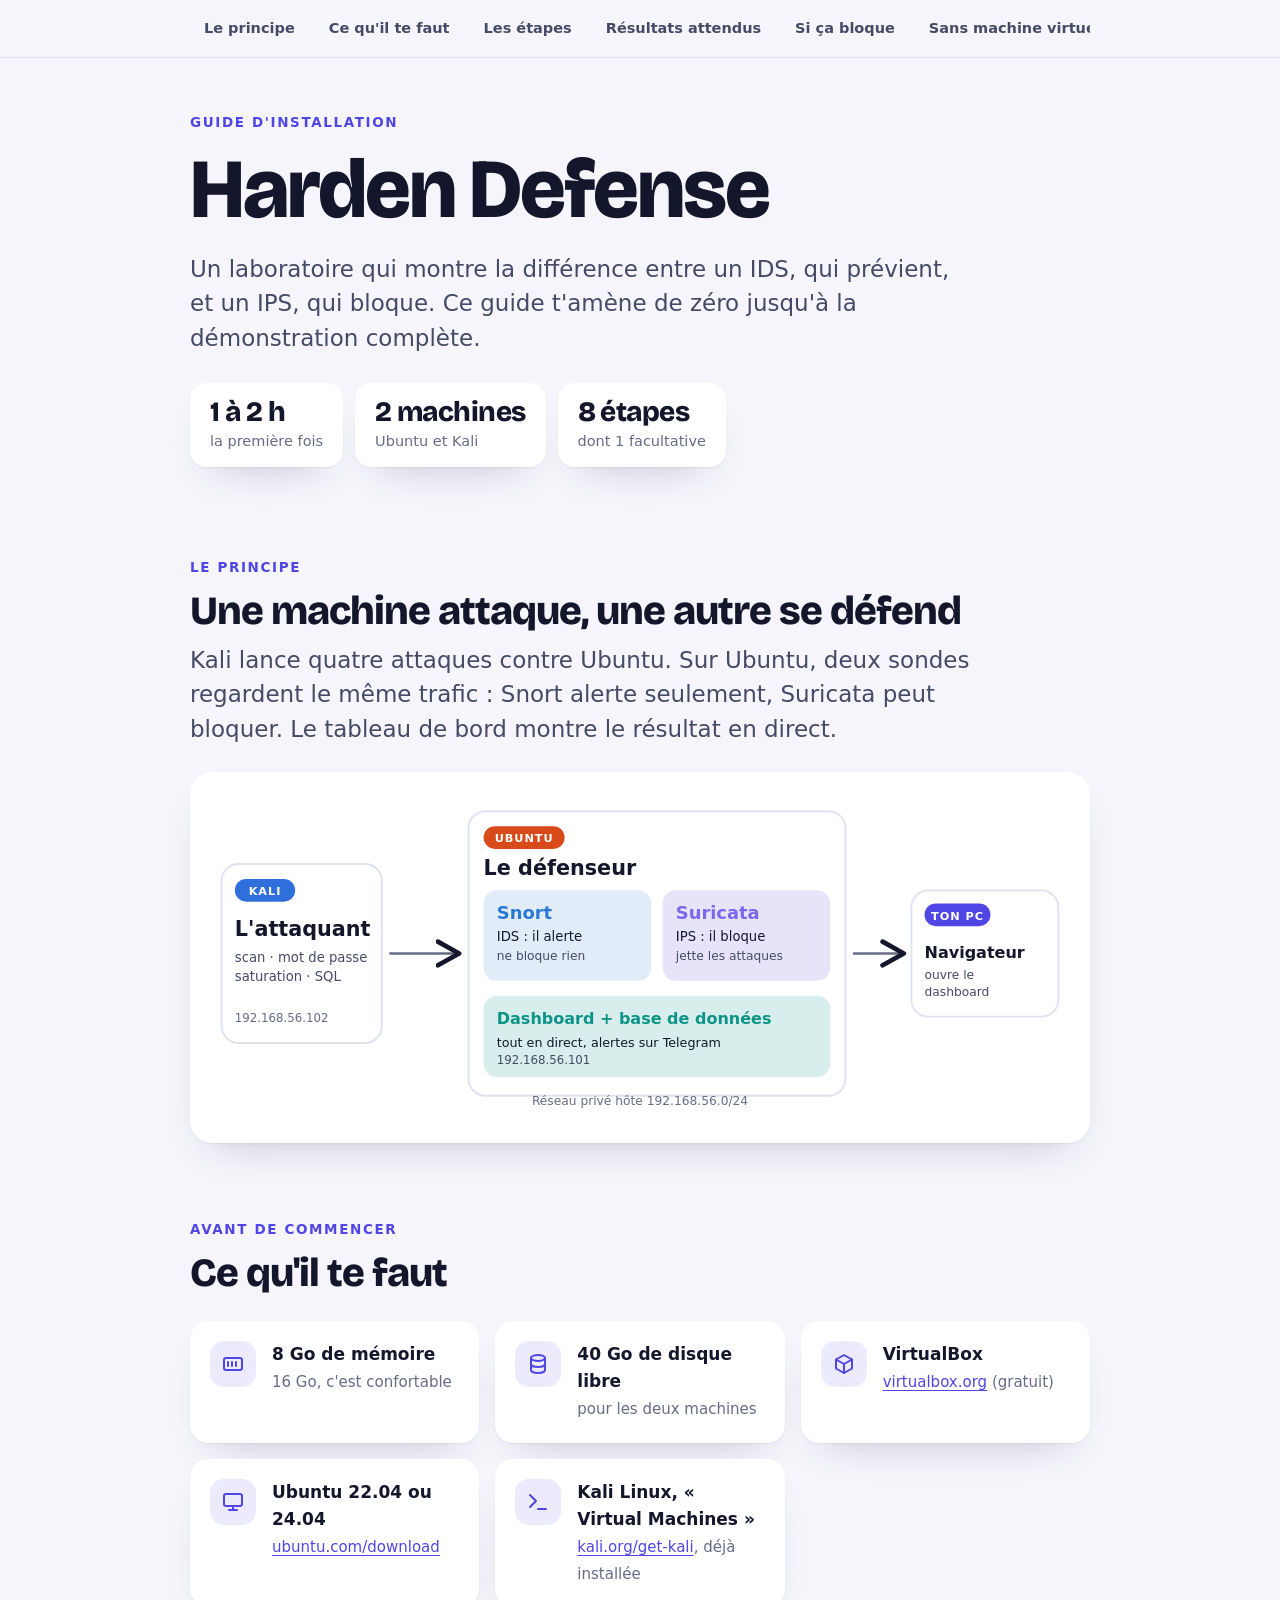
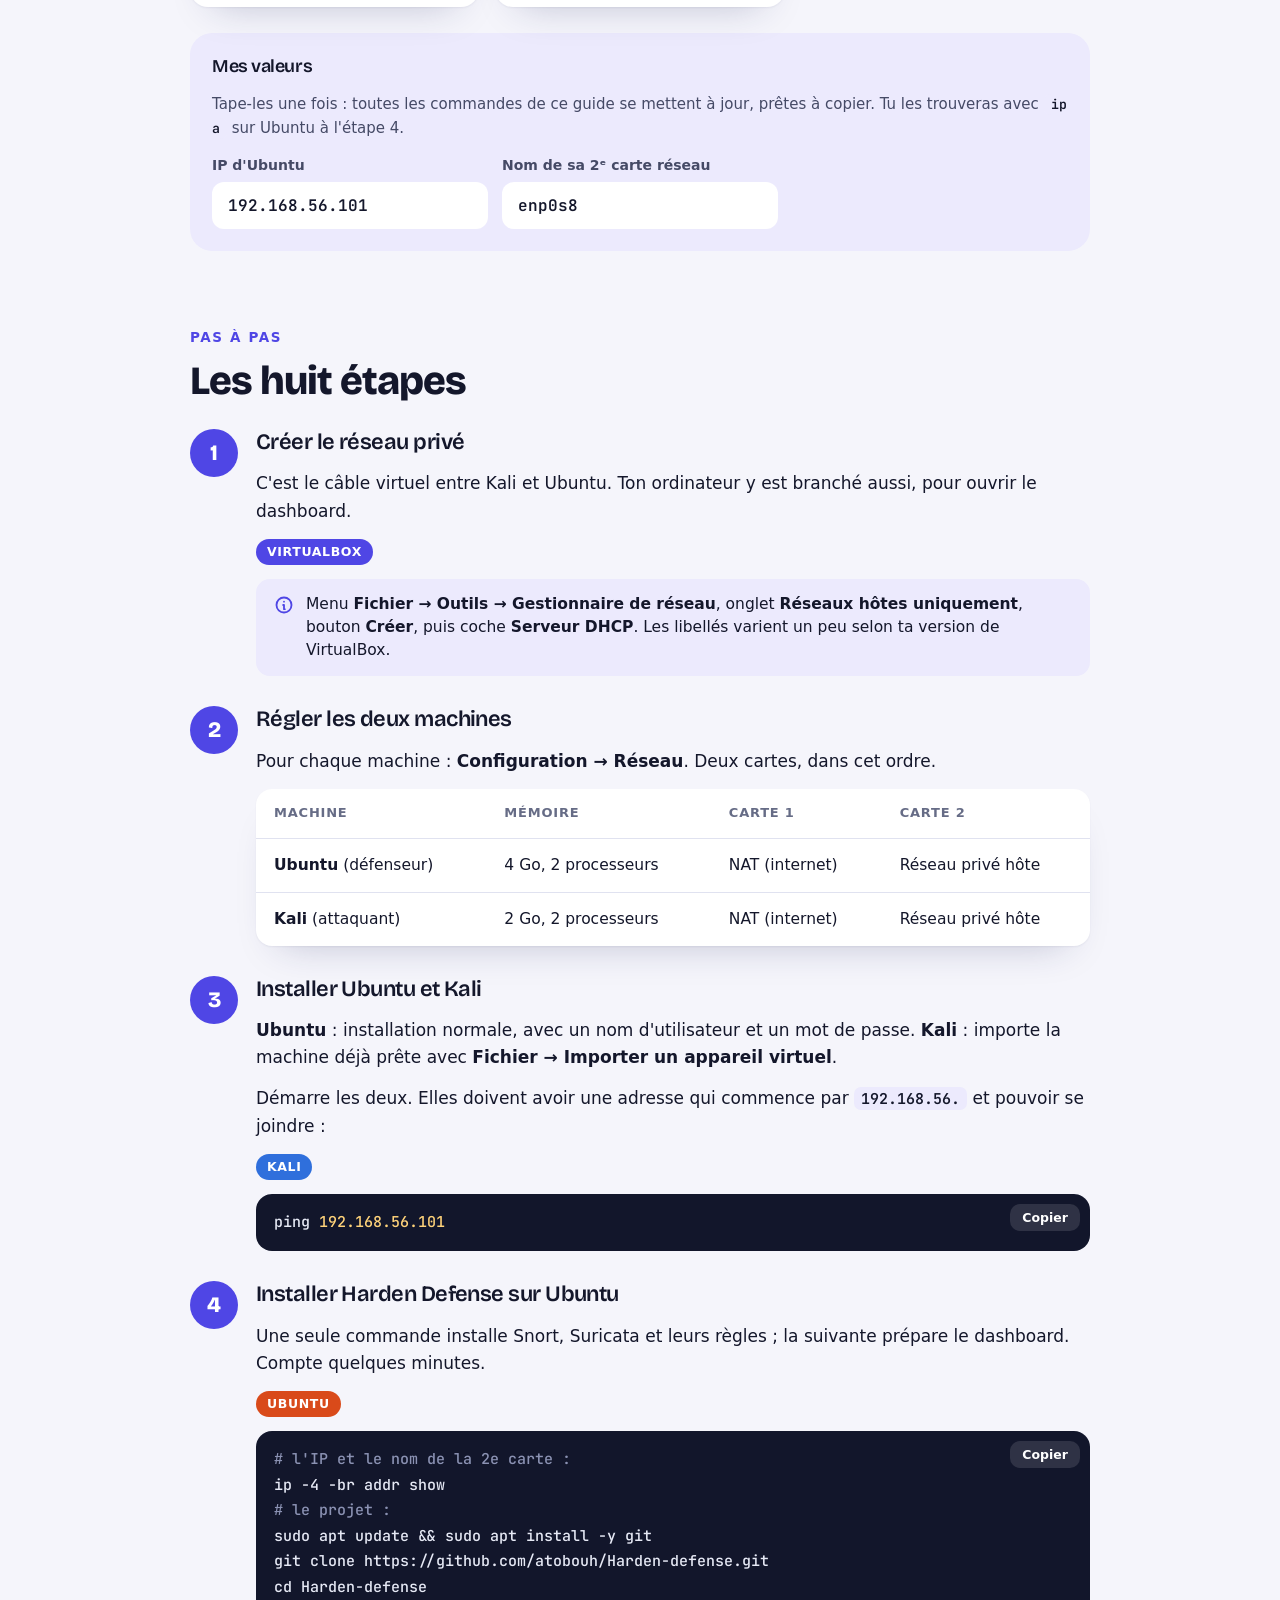
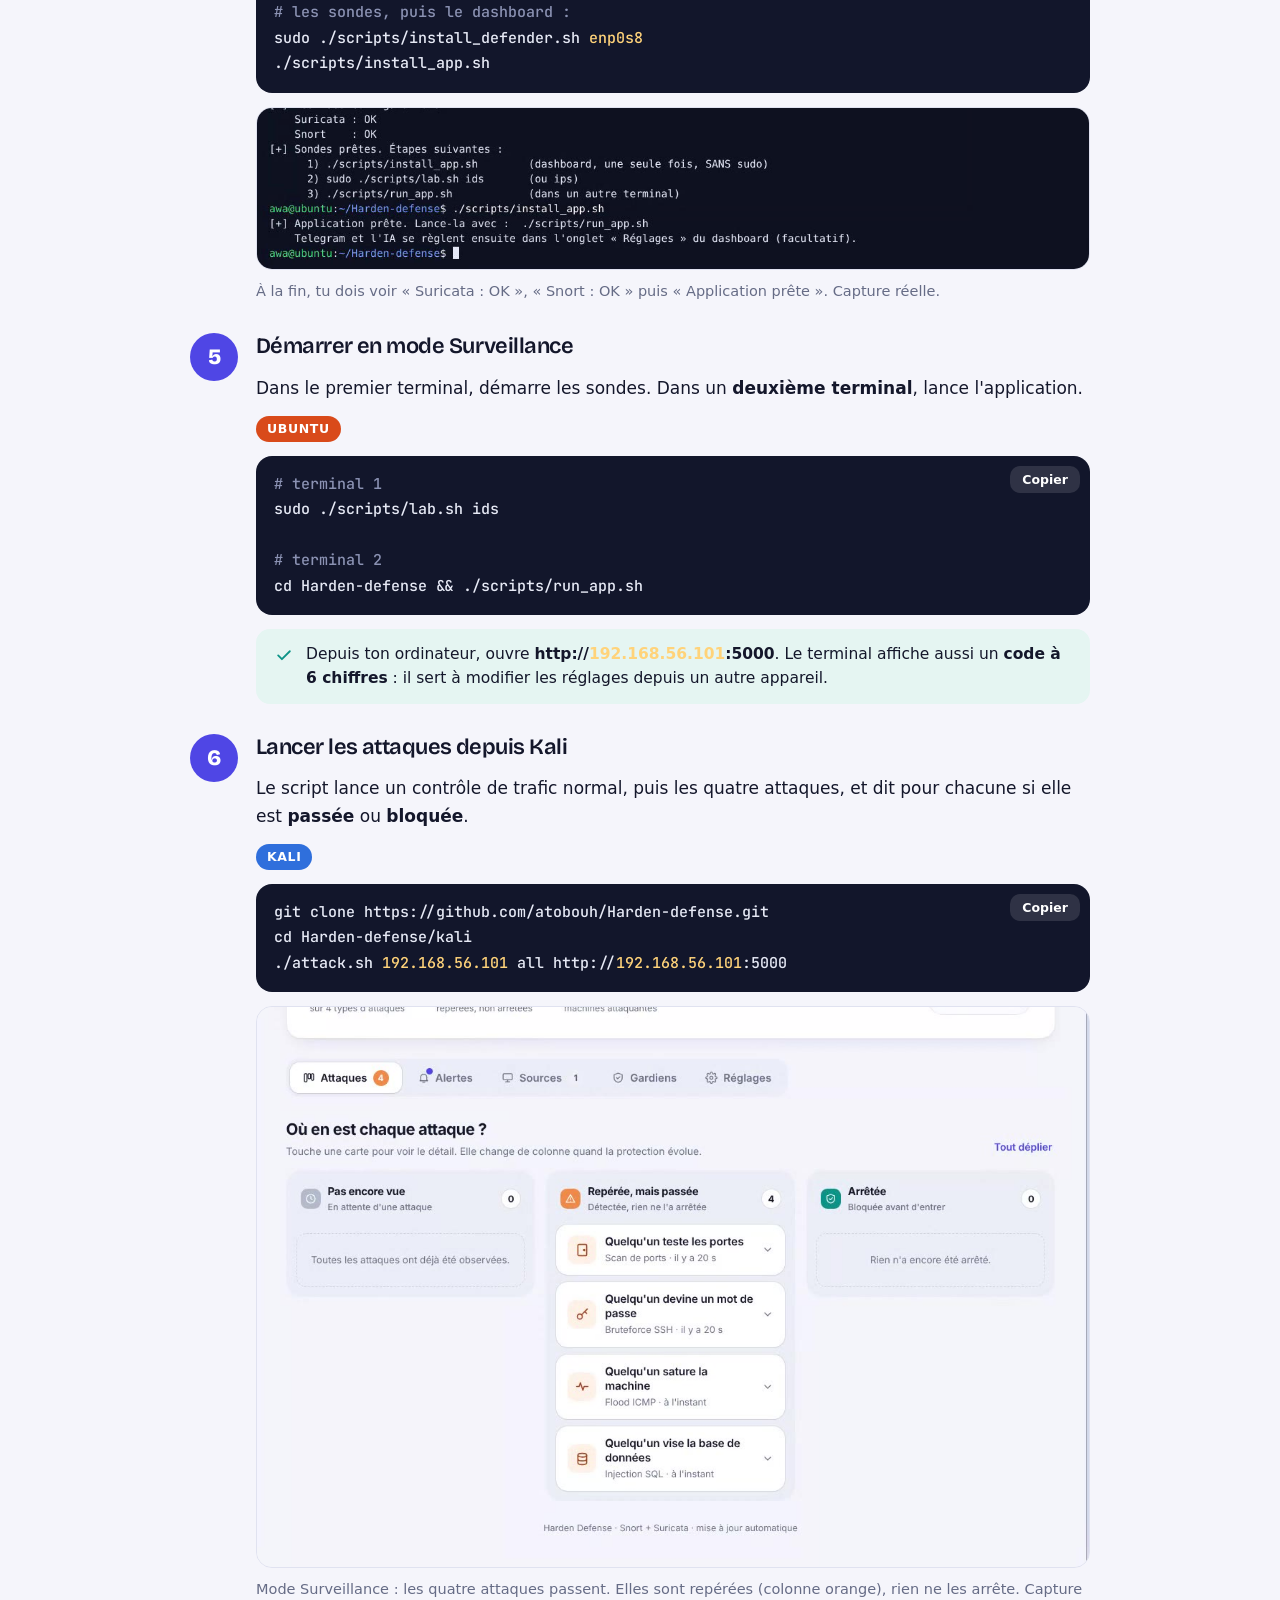
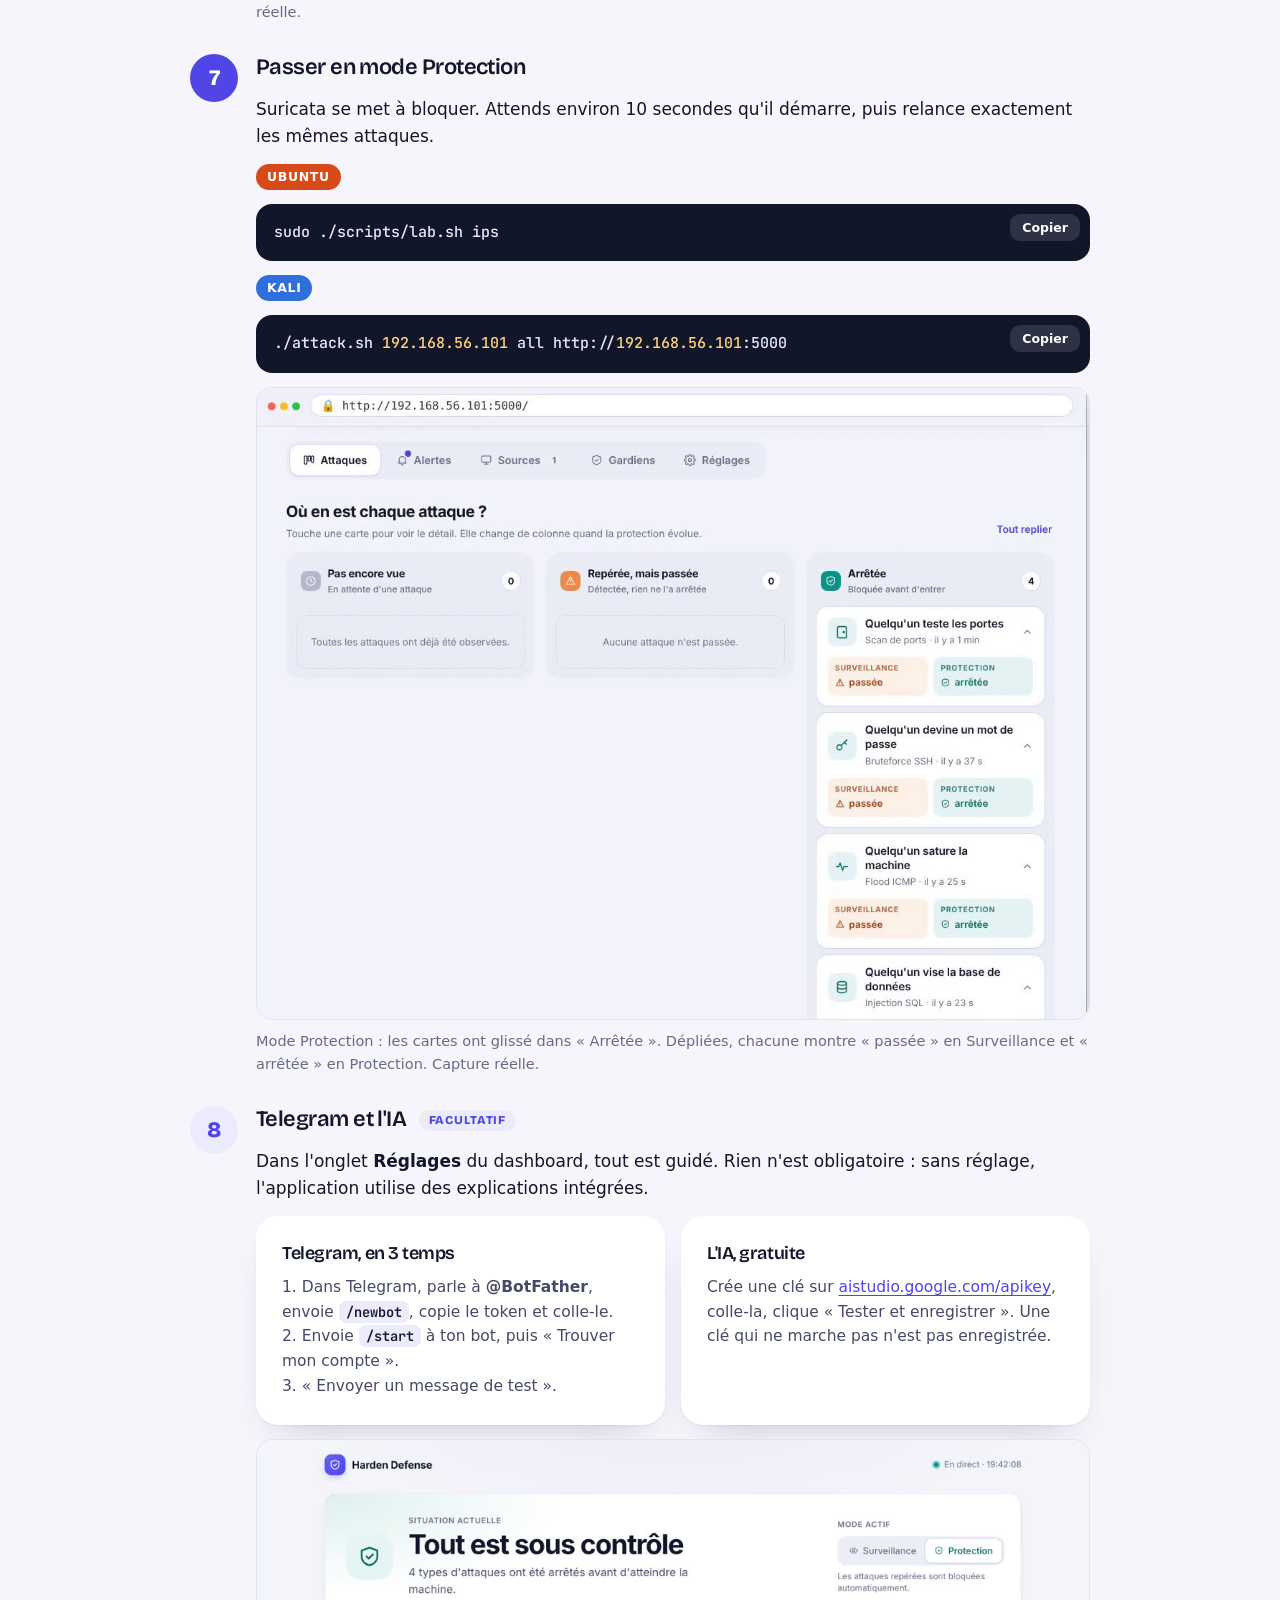
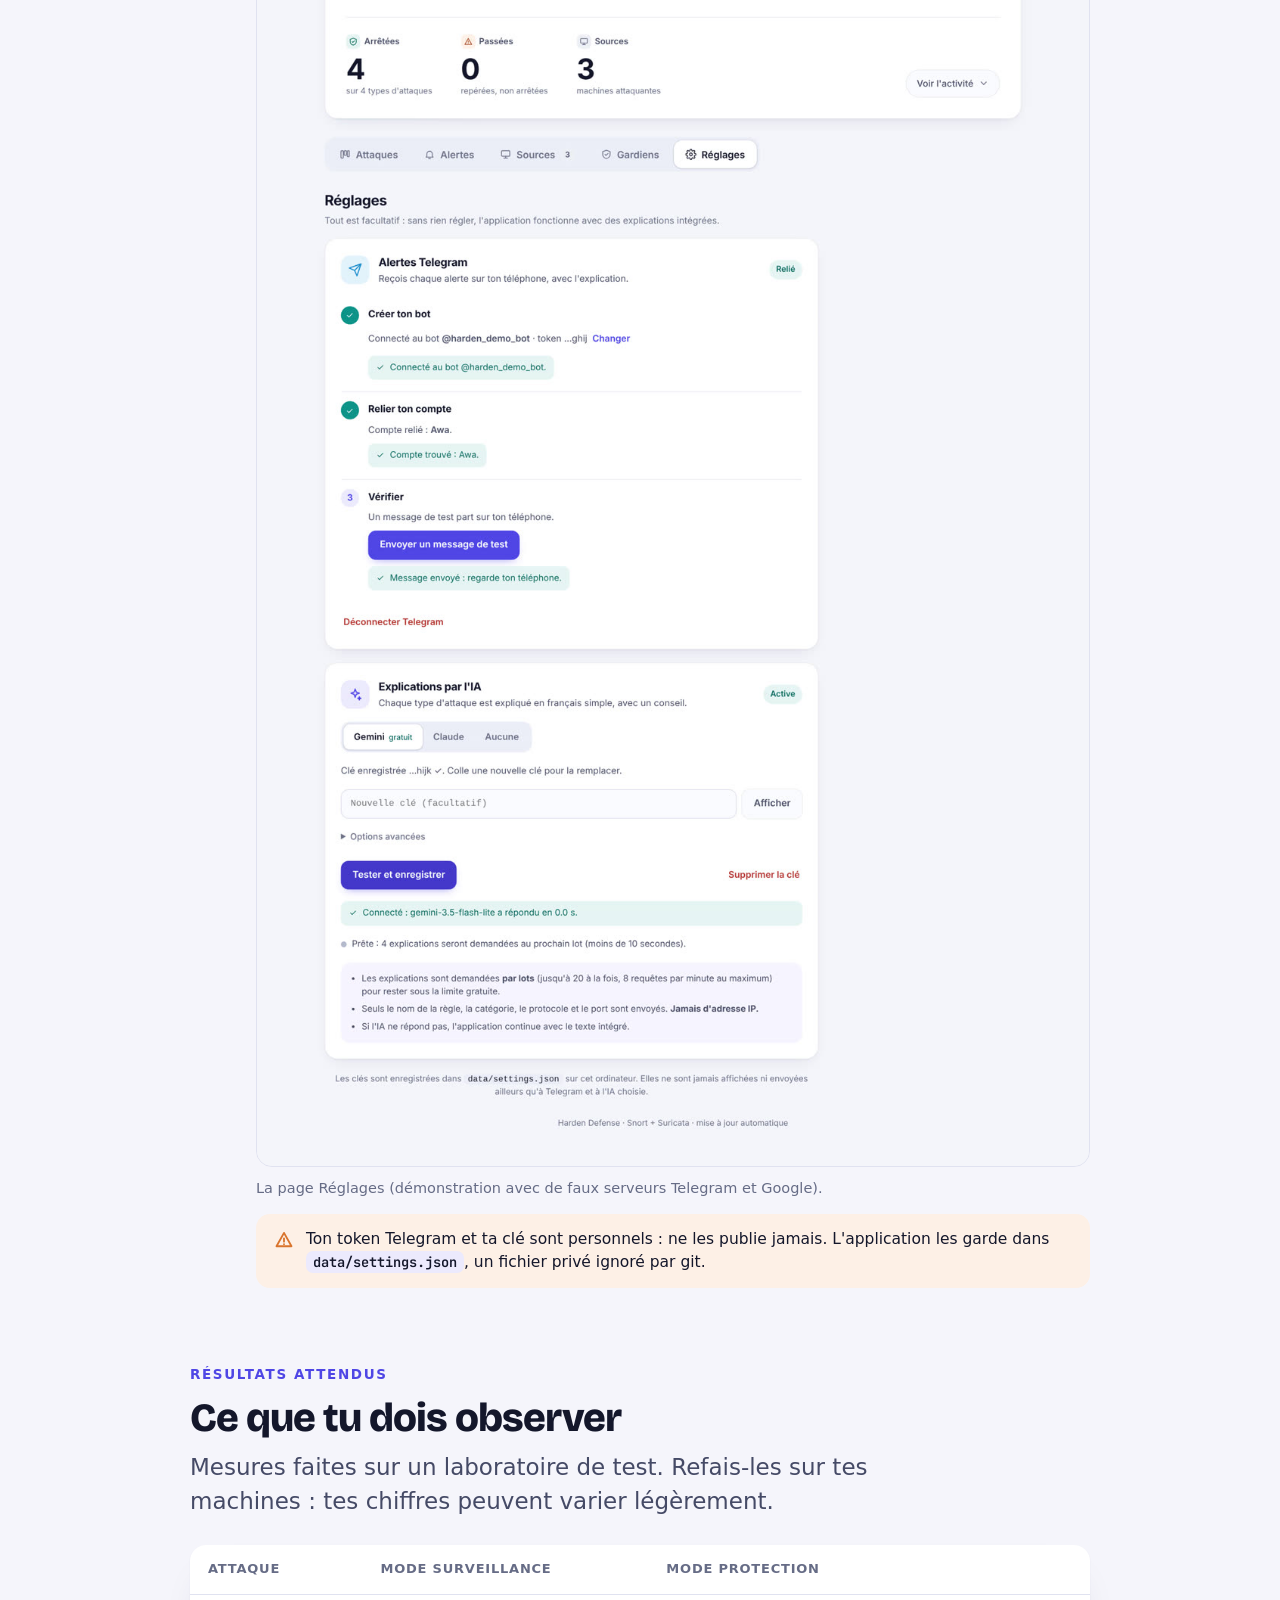
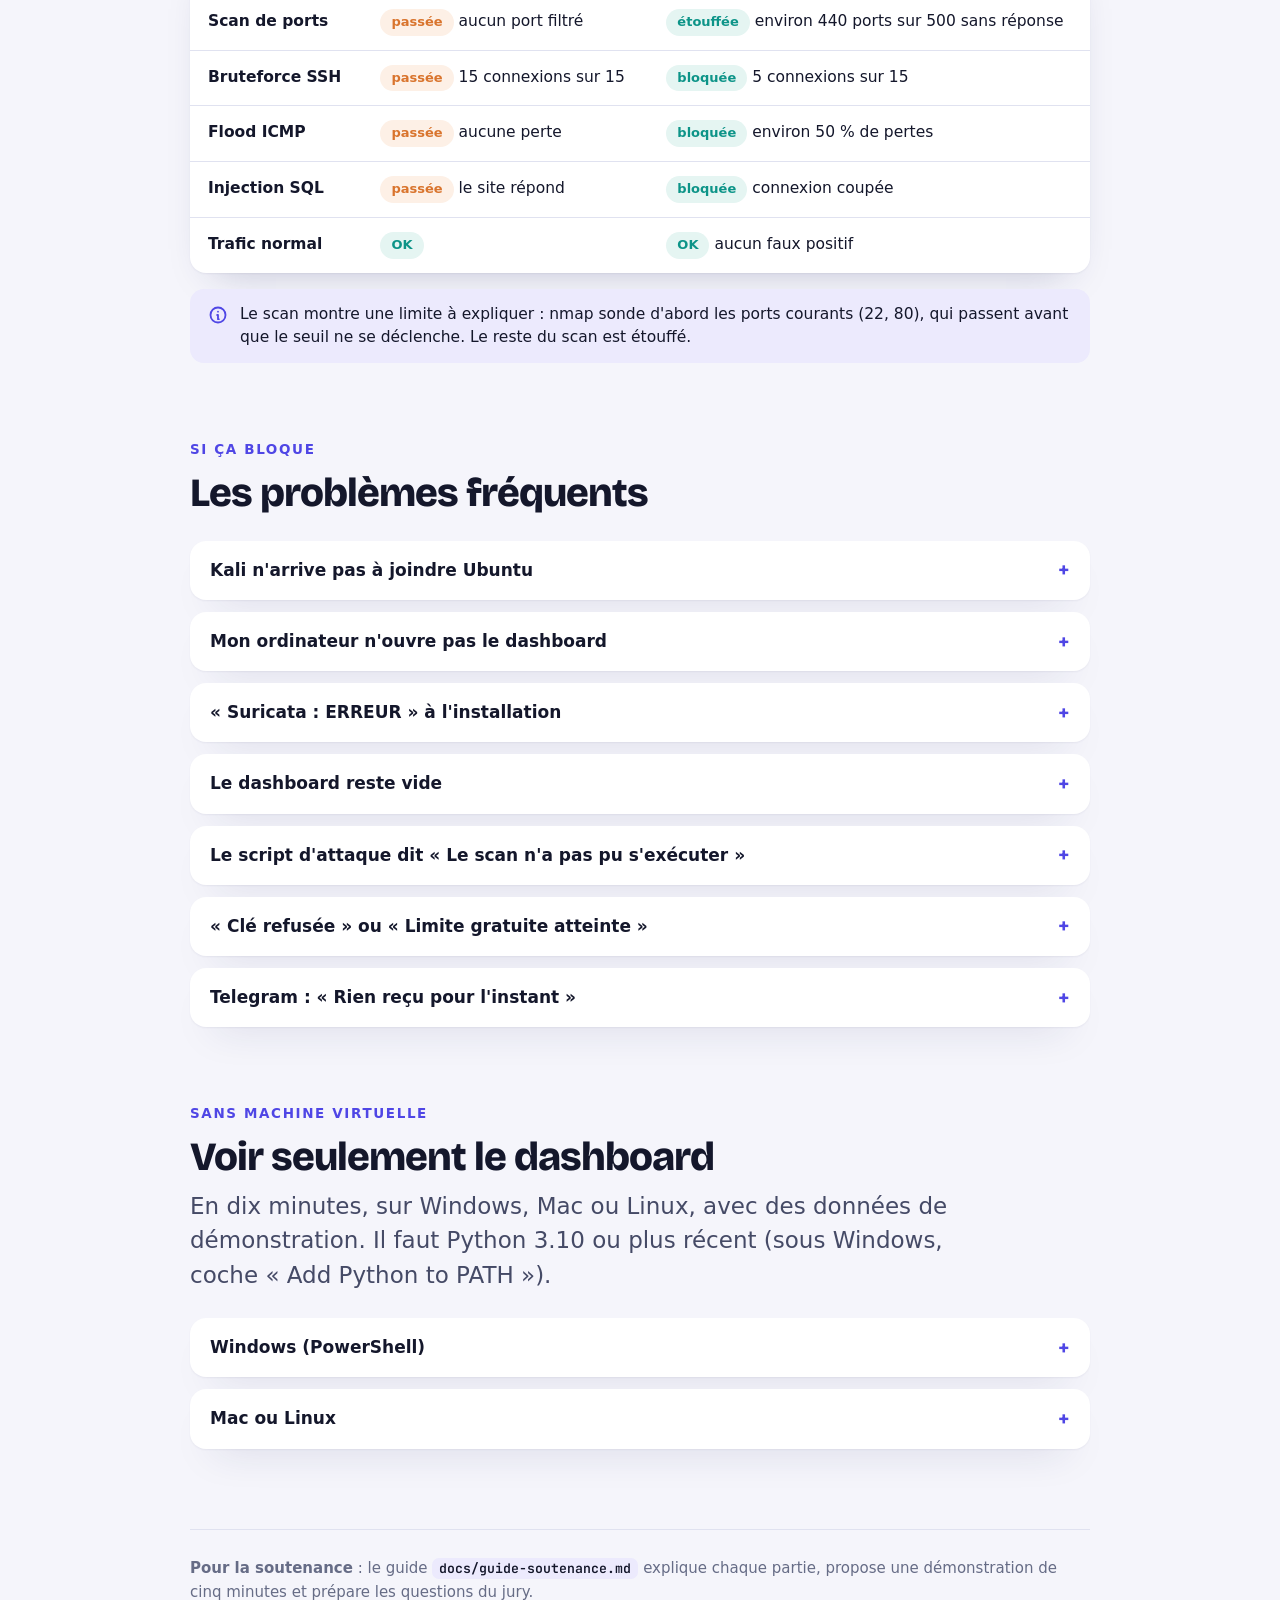
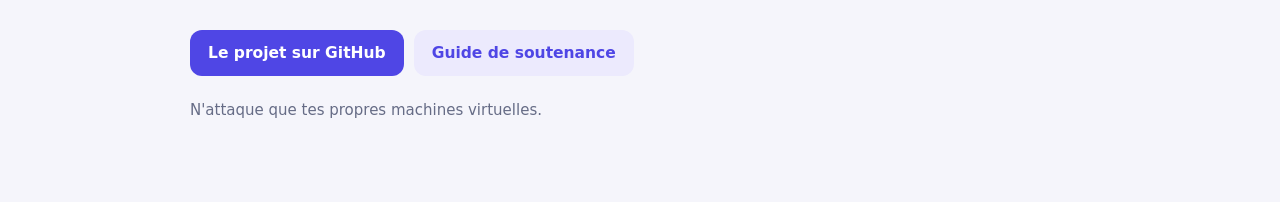
==== docs/guide-installation.html @ a30cd051 "Guide d'installation en français : vidéo, guide illustré HTML et PDF, rapport mis à jour - docs/vide" ====
<!doctype html>
<html lang="fr">
<head>
<meta charset="utf-8">
<meta name="viewport" content="width=device-width, initial-scale=1, viewport-fit=cover">
<title>Guide Harden Defense</title>
<meta name="claude:viewport-fit-sides" content="cover">
<link rel="stylesheet" href="https://fonts.googleapis.com/css2?family=Bricolage+Grotesque:opsz,wght@12..96,600;12..96,800&family=JetBrains+Mono:wght@500;700&display=swap">
<style>
/* Concept : un guide de chantier. Une colonne, des étapes numérotées (c'est une vraie séquence), des blocs de commandes sombres à copier. */
:root{
  --bg:#f5f5fb; --surface:#ffffff; --ink:#14172b; --ink2:#454a66; --ink3:#666c86; --line:#e0e2f0;
  --accent:#4f46e5; --accent-soft:#eceafd; --ok:#0d9488; --ok-soft:#e5f5f2; --warn:#d9742d; --warn-soft:#fdf0e6;
  --code-bg:#12162b; --code-fg:#e6e9f5; --code-dim:#8b92b3; --shadow:0 1px 2px rgba(30,36,90,.06),0 20px 40px -24px rgba(30,36,90,.28);
  --display:"Bricolage Grotesque",ui-sans-serif,system-ui,"Segoe UI",sans-serif;
  --body:ui-sans-serif,system-ui,-apple-system,"Segoe UI",Roboto,"Helvetica Neue",sans-serif;
  --mono:"JetBrains Mono",ui-monospace,SFMono-Regular,Menlo,Consolas,monospace;
}
@media (prefers-color-scheme:dark){:root:not([data-theme="light"]){
  --bg:#0e1120; --surface:#161a2e; --ink:#eceffa; --ink2:#bcc2dc; --ink3:#8f96b6; --line:#2a3050;
  --accent:#9b95ff; --accent-soft:#25235a; --ok:#2dd4bf; --ok-soft:#12332f; --warn:#f59e63; --warn-soft:#3a2417;
  --code-bg:#0a0d1c; --shadow:0 1px 2px rgba(0,0,0,.4),0 20px 40px -24px rgba(0,0,0,.7); color-scheme:dark}}
:root[data-theme="dark"]{
  --bg:#0e1120; --surface:#161a2e; --ink:#eceffa; --ink2:#bcc2dc; --ink3:#8f96b6; --line:#2a3050;
  --accent:#9b95ff; --accent-soft:#25235a; --ok:#2dd4bf; --ok-soft:#12332f; --warn:#f59e63; --warn-soft:#3a2417;
  --code-bg:#0a0d1c; --shadow:0 1px 2px rgba(0,0,0,.4),0 20px 40px -24px rgba(0,0,0,.7); color-scheme:dark}
*{box-sizing:border-box}
html{scroll-behavior:smooth;scroll-padding-top:76px}
body{margin:0;background:var(--bg);color:var(--ink);font:17px/1.6 var(--body);-webkit-font-smoothing:antialiased;
  padding-left:max(16px,env(safe-area-inset-left,0px));padding-right:max(16px,env(safe-area-inset-right,0px));padding-block:0 80px}
.wrap{max-width:900px;margin:0 auto}
a{color:var(--accent);text-underline-offset:3px}
h1,h2,h3{font-family:var(--display);letter-spacing:-.025em;text-wrap:balance;margin:0}
h2{font-size:clamp(28px,4.6vw,40px);line-height:1.1;font-weight:800}
h3{font-size:22px;line-height:1.25;font-weight:600}
p{margin:0}
.muted{color:var(--ink3)}
code{font:600 .88em var(--mono);background:var(--accent-soft);color:var(--ink);padding:2px 7px;border-radius:7px;overflow-wrap:anywhere}

/* haut de page */
.topnav{position:sticky;top:env(safe-area-inset-top,0px);z-index:20;margin:0 -16px;padding:10px 16px;background:color-mix(in srgb,var(--bg) 88%,transparent);backdrop-filter:blur(10px);-webkit-backdrop-filter:blur(10px);border-bottom:1px solid var(--line)}
body::before{content:"";position:fixed;inset:0 0 auto;height:env(safe-area-inset-top,0px);z-index:30;background:var(--bg)}
.topnav .wrap{display:flex;gap:6px;overflow-x:auto;scrollbar-width:none}
.topnav a{flex:none;padding:7px 14px;border-radius:99px;font-size:14.5px;font-weight:600;color:var(--ink2);text-decoration:none;white-space:nowrap}
.topnav a:hover{background:var(--accent-soft);color:var(--accent)}
header.hero{padding:54px 0 14px}
.kicker{font-size:13.5px;font-weight:700;letter-spacing:.12em;text-transform:uppercase;color:var(--accent)}
h1{font-size:clamp(44px,9vw,84px);line-height:1;font-weight:800;margin-top:14px}
.lead{font-size:clamp(19px,2.6vw,23px);line-height:1.5;color:var(--ink2);margin-top:20px;max-width:34em}
.facts{display:flex;flex-wrap:wrap;gap:12px;margin-top:28px}
.fact{display:flex;flex-direction:column;padding:14px 20px;border-radius:16px;background:var(--surface);box-shadow:var(--shadow);min-width:150px}
.fact b{font:800 28px/1.1 var(--display);letter-spacing:-.02em}.fact span{font-size:14.5px;color:var(--ink3);margin-top:2px}

section{margin-top:76px}
.sec-head{display:grid;gap:10px;margin-bottom:26px}
.card{background:var(--surface);border-radius:22px;box-shadow:var(--shadow);padding:26px}
.diagram{width:100%;height:auto}
.diagram text{font-family:var(--body)}
.d-fill{fill:var(--surface);stroke:var(--line);stroke-width:2}
.d-ink{fill:var(--ink)}.d-ink2{fill:var(--ink2)}.d-ink3{fill:var(--ink3)}

.grid{display:grid;gap:16px;grid-template-columns:repeat(auto-fit,minmax(250px,1fr))}
.need{display:flex;gap:16px;align-items:flex-start;padding:20px;border-radius:18px;background:var(--surface);box-shadow:var(--shadow)}
.need .ic{flex:none;width:46px;height:46px;border-radius:14px;background:var(--accent-soft);color:var(--accent);display:grid;place-items:center}
.need svg{width:24px;height:24px;fill:none;stroke:currentColor;stroke-width:2;stroke-linecap:round;stroke-linejoin:round}
.need b{display:block;font-size:17px}.need span{font-size:15px;color:var(--ink3);overflow-wrap:anywhere}

/* mes valeurs */
.values{display:grid;gap:14px;grid-template-columns:repeat(auto-fit,minmax(220px,1fr));padding:22px;border-radius:22px;background:var(--accent-soft);margin-top:26px}
.values h3{grid-column:1/-1;font-size:18px}
.values p.help{grid-column:1/-1;font-size:15px;color:var(--ink2)}
label{display:grid;gap:6px;font-size:14px;font-weight:600;color:var(--ink2)}
input{font:600 16px var(--mono);padding:11px 14px;border-radius:12px;border:2px solid transparent;background:var(--surface);color:var(--ink);width:100%;min-width:0}
input:focus-visible{outline:none;border-color:var(--accent)}

/* étapes */
ol.steps{list-style:none;margin:0;padding:0;display:grid;gap:30px}
.step{display:grid;grid-template-columns:48px minmax(0,1fr);gap:18px}
.num{width:48px;height:48px;border-radius:50%;background:var(--accent);color:#fff;display:grid;place-items:center;font:800 22px var(--display)}
.step.opt .num{background:var(--accent-soft);color:var(--accent)}
.step-body{display:grid;gap:14px;min-width:0}
.tag{display:inline-block;font-size:12px;font-weight:800;letter-spacing:.07em;text-transform:uppercase;padding:3px 10px;border-radius:99px;margin-left:8px;vertical-align:middle}
.tag.on{background:var(--accent-soft);color:var(--accent)}
.where{display:inline-flex;align-items:center;gap:8px;font-size:13.5px;font-weight:700;letter-spacing:.04em;text-transform:uppercase}
.where i{font-style:normal;color:#fff;padding:3px 11px;border-radius:99px;font-size:12.5px;letter-spacing:.05em}
.where .ub{background:#d94a1a}.where .ka{background:#2f6fdc}.where .pc{background:var(--accent)}
.code{position:relative;background:var(--code-bg);color:var(--code-fg);border-radius:16px;padding:16px 18px 16px;font:500 15px/1.7 var(--mono);overflow-x:auto}
.code pre{margin:0;font:inherit;white-space:pre}
.code .c{color:var(--code-dim)}
.copy{position:absolute;top:10px;right:10px;border:0;border-radius:10px;padding:6px 12px;font:700 12.5px var(--body);background:rgba(255,255,255,.12);color:#fff;cursor:pointer}
.copy:hover{background:rgba(255,255,255,.22)}
.code.has-copy pre{padding-right:78px}
.v{color:#ffd37a}
.note{display:flex;gap:12px;align-items:flex-start;padding:14px 18px;border-radius:14px;font-size:15.5px;line-height:1.5}
.note.ok{background:var(--ok-soft)}.note.warn{background:var(--warn-soft)}.note.info{background:var(--accent-soft)}
.note svg{flex:none;width:20px;height:20px;margin-top:2px;fill:none;stroke:currentColor;stroke-width:2.2;stroke-linecap:round;stroke-linejoin:round}
.note.ok svg{color:var(--ok)}.note.warn svg{color:var(--warn)}.note.info svg{color:var(--accent)}
figure{margin:0;display:grid;gap:10px}
figure img{width:100%;height:auto;border-radius:16px;border:1px solid var(--line);display:block}
figcaption{font-size:14.5px;color:var(--ink3)}
.table{overflow-x:auto;border-radius:16px;box-shadow:var(--shadow);background:var(--surface)}
table{width:100%;border-collapse:collapse;font-size:15.5px;min-width:560px}
th,td{text-align:left;padding:14px 18px;border-bottom:1px solid var(--line);vertical-align:top}
th{font-size:13px;letter-spacing:.06em;text-transform:uppercase;color:var(--ink3)}
tr:last-child td{border-bottom:0}
.pill{display:inline-block;font-size:13px;font-weight:700;padding:3px 11px;border-radius:99px;white-space:nowrap}
.pill.pass{background:var(--warn-soft);color:var(--warn)}.pill.stop{background:var(--ok-soft);color:var(--ok)}
details{background:var(--surface);border-radius:16px;box-shadow:var(--shadow);padding:0}
details+details{margin-top:12px}
summary{cursor:pointer;padding:16px 20px;font-weight:700;list-style:none;display:flex;justify-content:space-between;gap:14px;align-items:center}
summary::-webkit-details-marker{display:none}
summary::after{content:"+";font:700 22px var(--display);color:var(--accent);flex:none}
details[open] summary::after{content:"–"}
details .in{padding:0 20px 18px;display:grid;gap:12px;color:var(--ink2);font-size:16px}
footer{margin-top:80px;padding-top:26px;border-top:1px solid var(--line);font-size:15px;color:var(--ink3);display:grid;gap:8px}
.links{display:flex;flex-wrap:wrap;gap:10px;margin-top:18px}
.btn{display:inline-block;padding:11px 18px;border-radius:12px;background:var(--accent);color:#fff;font-weight:700;font-size:15.5px;text-decoration:none}
.btn.ghost{background:var(--accent-soft);color:var(--accent)}
:focus-visible{outline:3px solid var(--accent);outline-offset:3px;border-radius:6px}
@media (max-width:560px){.step{grid-template-columns:38px minmax(0,1fr);gap:12px}.num{width:38px;height:38px;font-size:18px}.card{padding:18px}.code{font-size:13.5px}}
@media (prefers-reduced-motion:reduce){html{scroll-behavior:auto}}
@media print{
  body{background:#fff;color:#000;font-size:11.5pt;padding:0}body::before{display:none}
  .topnav,.copy,.values input{display:none}
  .values{background:#f3f3fb}
  section{margin-top:34px;break-inside:auto}.step{break-inside:auto}.card,figure,.code,.table,details,.fact,.need{break-inside:avoid}
  figure img{max-height:112mm;width:auto;max-width:100%;margin:0 auto}
  .card,.need,.fact,details,.table{box-shadow:none;border:1px solid #ddd}
  h2{break-after:avoid}
  a{color:#000}
}
</style>
</head>
<body>
<nav class="topnav" aria-label="Sections"><div class="wrap">
  <a href="#principe">Le principe</a><a href="#besoins">Ce qu'il te faut</a><a href="#etapes">Les étapes</a><a href="#resultats">Résultats attendus</a><a href="#depannage">Si ça bloque</a><a href="#sansvm">Sans machine virtuelle</a>
</div></nav>

<div class="wrap">
<header class="hero">
  <div class="kicker">Guide d'installation</div>
  <h1>Harden Defense</h1>
  <p class="lead">Un laboratoire qui montre la différence entre un IDS, qui prévient, et un IPS, qui bloque. Ce guide t'amène de zéro jusqu'à la démonstration complète.</p>
  <div class="facts">
    <div class="fact"><b>1 à 2 h</b><span>la première fois</span></div>
    <div class="fact"><b>2 machines</b><span>Ubuntu et Kali</span></div>
    <div class="fact"><b>8 étapes</b><span>dont 1 facultative</span></div>
  </div>
</header>

<section id="principe">
  <div class="sec-head"><div class="kicker">Le principe</div><h2>Une machine attaque, une autre se défend</h2>
  <p class="lead" style="margin-top:0">Kali lance quatre attaques contre Ubuntu. Sur Ubuntu, deux sondes regardent le même trafic : Snort alerte seulement, Suricata peut bloquer. Le tableau de bord montre le résultat en direct.</p></div>
  <div class="card">
    <svg class="diagram" viewBox="0 0 900 330" role="img" aria-label="Schéma : Kali attaque Ubuntu, qui héberge Snort, Suricata et le dashboard, consulté depuis ton PC">
      <defs><marker id="arw" markerWidth="12" markerHeight="12" refX="10" refY="6" orient="auto"><path d="M1 1L10 6L1 11" fill="none" stroke="currentColor" stroke-width="2" stroke-linecap="round" stroke-linejoin="round"/></marker></defs>
      <g style="color:var(--ink3)">
        <rect class="d-fill" x="6" y="70" width="170" height="190" rx="18"/>
        <rect x="20" y="86" width="64" height="24" rx="12" fill="#2f6fdc"/><text x="52" y="103" text-anchor="middle" font-size="12" font-weight="800" fill="#fff" letter-spacing="1">KALI</text>
        <text class="d-ink" x="20" y="146" font-size="22" font-weight="800">L'attaquant</text>
        <text class="d-ink2" x="20" y="174" font-size="14">scan · mot de passe</text><text class="d-ink2" x="20" y="194" font-size="14">saturation · SQL</text>
        <text class="d-ink3" x="20" y="238" font-size="12.5" font-family="var(--mono)">192.168.56.102</text>
        <path d="M184 165H258" stroke="currentColor" stroke-width="2.5" fill="none" marker-end="url(#arw)"/>
        <rect class="d-fill" x="268" y="14" width="400" height="302" rx="18"/>
        <rect x="284" y="30" width="86" height="24" rx="12" fill="#d94a1a"/><text x="327" y="47" text-anchor="middle" font-size="12" font-weight="800" fill="#fff" letter-spacing="1">UBUNTU</text>
        <text class="d-ink" x="284" y="82" font-size="22" font-weight="800">Le défenseur</text>
        <rect x="284" y="98" width="178" height="96" rx="14" fill="#2a78d6" fill-opacity=".14"/><text x="298" y="128" font-size="19" font-weight="800" fill="#2a78d6">Snort</text><text class="d-ink" x="298" y="152" font-size="14">IDS : il alerte</text><text class="d-ink2" x="298" y="172" font-size="13">ne bloque rien</text>
        <rect x="474" y="98" width="178" height="96" rx="14" fill="#6a58e0" fill-opacity=".16"/><text x="488" y="128" font-size="19" font-weight="800" fill="#7a68ee">Suricata</text><text class="d-ink" x="488" y="152" font-size="14">IPS : il bloque</text><text class="d-ink2" x="488" y="172" font-size="13">jette les attaques</text>
        <rect x="284" y="210" width="368" height="86" rx="14" fill="#0d9488" fill-opacity=".16"/><text x="298" y="240" font-size="17" font-weight="800" fill="#0d9488">Dashboard + base de données</text><text class="d-ink" x="298" y="264" font-size="13.5">tout en direct, alertes sur Telegram</text><text class="d-ink2" x="298" y="282" font-size="12.5" font-family="var(--mono)">192.168.56.101</text>
        <path d="M676 165H730" stroke="currentColor" stroke-width="2.5" fill="none" marker-end="url(#arw)"/>
        <rect class="d-fill" x="738" y="98" width="156" height="134" rx="18"/>
        <rect x="752" y="112" width="70" height="24" rx="12" fill="#4f46e5"/><text x="787" y="129" text-anchor="middle" font-size="12" font-weight="800" fill="#fff" letter-spacing="1">TON PC</text>
        <text class="d-ink" x="752" y="170" font-size="17" font-weight="800">Navigateur</text><text class="d-ink2" x="752" y="192" font-size="13">ouvre le</text><text class="d-ink2" x="752" y="210" font-size="13">dashboard</text>
        <text class="d-ink3" x="450" y="326" text-anchor="middle" font-size="13">Réseau privé hôte 192.168.56.0/24</text>
      </g>
    </svg>
  </div>
</section>

<section id="besoins">
  <div class="sec-head"><div class="kicker">Avant de commencer</div><h2>Ce qu'il te faut</h2></div>
  <div class="grid">
    <div class="need"><span class="ic"><svg viewBox="0 0 24 24"><rect x="3" y="6" width="18" height="12" rx="2"/><path d="M7 10v4M11 10v4M15 10v4"/></svg></span><div><b>8 Go de mémoire</b><span>16 Go, c'est confortable</span></div></div>
    <div class="need"><span class="ic"><svg viewBox="0 0 24 24"><ellipse cx="12" cy="6" rx="7" ry="3"/><path d="M5 6v12c0 1.7 3.1 3 7 3s7-1.3 7-3V6M5 12c0 1.7 3.1 3 7 3s7-1.3 7-3"/></svg></span><div><b>40 Go de disque libre</b><span>pour les deux machines</span></div></div>
    <div class="need"><span class="ic"><svg viewBox="0 0 24 24"><path d="M12 3l8 4.5v9L12 21l-8-4.5v-9z"/><path d="M12 12l8-4.5M12 12v9M12 12L4 7.5"/></svg></span><div><b>VirtualBox</b><span><a href="https://www.virtualbox.org/wiki/Downloads" target="_blank" rel="noopener">virtualbox.org</a> (gratuit)</span></div></div>
    <div class="need"><span class="ic"><svg viewBox="0 0 24 24"><rect x="3" y="4" width="18" height="12" rx="2"/><path d="M8 20h8M12 16v4"/></svg></span><div><b>Ubuntu 22.04 ou 24.04</b><span><a href="https://ubuntu.com/download/desktop" target="_blank" rel="noopener">ubuntu.com/download</a></span></div></div>
    <div class="need"><span class="ic"><svg viewBox="0 0 24 24"><path d="M4 17l6-6-6-6M12 19h8"/></svg></span><div><b>Kali Linux, « Virtual Machines »</b><span><a href="https://www.kali.org/get-kali/" target="_blank" rel="noopener">kali.org/get-kali</a>, déjà installée</span></div></div>
  </div>
  <form class="values" onsubmit="return false" aria-label="Mes valeurs">
    <h3>Mes valeurs</h3>
    <p class="help">Tape-les une fois : toutes les commandes de ce guide se mettent à jour, prêtes à copier. Tu les trouveras avec <code>ip a</code> sur Ubuntu à l'étape 4.</p>
    <label for="v-ip">IP d'Ubuntu<input id="v-ip" value="192.168.56.101" inputmode="decimal" autocomplete="off" spellcheck="false"></label>
    <label for="v-nic">Nom de sa 2ᵉ carte réseau<input id="v-nic" value="enp0s8" autocomplete="off" spellcheck="false"></label>
  </form>
</section>

<section id="etapes">
  <div class="sec-head"><div class="kicker">Pas à pas</div><h2>Les huit étapes</h2></div>
  <ol class="steps">

    <li class="step"><span class="num">1</span><div class="step-body">
      <h3>Créer le réseau privé</h3>
      <p>C'est le câble virtuel entre Kali et Ubuntu. Ton ordinateur y est branché aussi, pour ouvrir le dashboard.</p>
      <p class="where"><i class="pc">VirtualBox</i></p>
      <div class="note info"><svg viewBox="0 0 24 24"><circle cx="12" cy="12" r="9"/><path d="M12 8h.01M11 12h1v5h1"/></svg><span>Menu <b>Fichier → Outils → Gestionnaire de réseau</b>, onglet <b>Réseaux hôtes uniquement</b>, bouton <b>Créer</b>, puis coche <b>Serveur DHCP</b>. Les libellés varient un peu selon ta version de VirtualBox.</span></div>
    </div></li>

    <li class="step"><span class="num">2</span><div class="step-body">
      <h3>Régler les deux machines</h3>
      <p>Pour chaque machine : <b>Configuration → Réseau</b>. Deux cartes, dans cet ordre.</p>
      <div class="table"><table>
        <thead><tr><th>Machine</th><th>Mémoire</th><th>Carte 1</th><th>Carte 2</th></tr></thead>
        <tbody><tr><td><b>Ubuntu</b> (défenseur)</td><td>4 Go, 2 processeurs</td><td>NAT (internet)</td><td>Réseau privé hôte</td></tr>
        <tr><td><b>Kali</b> (attaquant)</td><td>2 Go, 2 processeurs</td><td>NAT (internet)</td><td>Réseau privé hôte</td></tr></tbody>
      </table></div>
    </div></li>

    <li class="step"><span class="num">3</span><div class="step-body">
      <h3>Installer Ubuntu et Kali</h3>
      <p><b>Ubuntu</b> : installation normale, avec un nom d'utilisateur et un mot de passe. <b>Kali</b> : importe la machine déjà prête avec <b>Fichier → Importer un appareil virtuel</b>.</p>
      <p>Démarre les deux. Elles doivent avoir une adresse qui commence par <code>192.168.56.</code> et pouvoir se joindre :</p>
      <p class="where"><i class="ka">Kali</i></p>
      <div class="code has-copy"><button class="copy" type="button">Copier</button><pre>ping <span class="v" data-v="ip">192.168.56.101</span></pre></div>
    </div></li>

    <li class="step"><span class="num">4</span><div class="step-body">
      <h3>Installer Harden Defense sur Ubuntu</h3>
      <p>Une seule commande installe Snort, Suricata et leurs règles ; la suivante prépare le dashboard. Compte quelques minutes.</p>
      <p class="where"><i class="ub">Ubuntu</i></p>
      <div class="code has-copy"><button class="copy" type="button">Copier</button><pre><span class="c"># l'IP et le nom de la 2e carte :</span>
ip -4 -br addr show
<span class="c"># le projet :</span>
sudo apt update &amp;&amp; sudo apt install -y git
git clone https://github.com/atobouh/Harden-defense.git
cd Harden-defense
<span class="c"># les sondes, puis le dashboard :</span>
sudo ./scripts/install_defender.sh <span class="v" data-v="nic">enp0s8</span>
./scripts/install_app.sh</pre></div>
      <figure><img alt="Terminal Ubuntu : « Suricata : OK » et « Snort : OK », puis « Application prête »" src="[data-uri]"><figcaption>À la fin, tu dois voir « Suricata : OK », « Snort : OK » puis « Application prête ». Capture réelle.</figcaption></figure>
    </div></li>

    <li class="step"><span class="num">5</span><div class="step-body">
      <h3>Démarrer en mode Surveillance</h3>
      <p>Dans le premier terminal, démarre les sondes. Dans un <b>deuxième terminal</b>, lance l'application.</p>
      <p class="where"><i class="ub">Ubuntu</i></p>
      <div class="code has-copy"><button class="copy" type="button">Copier</button><pre><span class="c"># terminal 1</span>
sudo ./scripts/lab.sh ids

<span class="c"># terminal 2</span>
cd Harden-defense &amp;&amp; ./scripts/run_app.sh</pre></div>
      <div class="note ok"><svg viewBox="0 0 24 24"><path d="M5 12.5l4.5 4.5L19 7.5"/></svg><span>Depuis ton ordinateur, ouvre <b>http://<span class="v" data-v="ip">192.168.56.101</span>:5000</b>. Le terminal affiche aussi un <b>code à 6 chiffres</b> : il sert à modifier les réglages depuis un autre appareil.</span></div>
    </div></li>

    <li class="step"><span class="num">6</span><div class="step-body">
      <h3>Lancer les attaques depuis Kali</h3>
      <p>Le script lance un contrôle de trafic normal, puis les quatre attaques, et dit pour chacune si elle est <b>passée</b> ou <b>bloquée</b>.</p>
      <p class="where"><i class="ka">Kali</i></p>
      <div class="code has-copy"><button class="copy" type="button">Copier</button><pre>git clone https://github.com/atobouh/Harden-defense.git
cd Harden-defense/kali
./attack.sh <span class="v" data-v="ip">192.168.56.101</span> all http://<span class="v" data-v="ip">192.168.56.101</span>:5000</pre></div>
      <figure><img alt="Dashboard en mode Surveillance : quatre attaques dans la colonne « Repérée, mais passée »" src="[data-uri]"><figcaption>Mode Surveillance : les quatre attaques passent. Elles sont repérées (colonne orange), rien ne les arrête. Capture réelle.</figcaption></figure>
    </div></li>

    <li class="step"><span class="num">7</span><div class="step-body">
      <h3>Passer en mode Protection</h3>
      <p>Suricata se met à bloquer. Attends environ 10 secondes qu'il démarre, puis relance exactement les mêmes attaques.</p>
      <p class="where"><i class="ub">Ubuntu</i></p>
      <div class="code has-copy"><button class="copy" type="button">Copier</button><pre>sudo ./scripts/lab.sh ips</pre></div>
      <p class="where"><i class="ka">Kali</i></p>
      <div class="code has-copy"><button class="copy" type="button">Copier</button><pre>./attack.sh <span class="v" data-v="ip">192.168.56.101</span> all http://<span class="v" data-v="ip">192.168.56.101</span>:5000</pre></div>
      <figure><img alt="Dashboard en mode Protection : quatre attaques dans la colonne « Arrêtée », cartes dépliées montrant les deux verdicts" src="[data-uri]"><figcaption>Mode Protection : les cartes ont glissé dans « Arrêtée ». Dépliées, chacune montre « passée » en Surveillance et « arrêtée » en Protection. Capture réelle.</figcaption></figure>
    </div></li>

    <li class="step opt"><span class="num">8</span><div class="step-body">
      <h3>Telegram et l'IA <span class="tag on">Facultatif</span></h3>
      <p>Dans l'onglet <b>Réglages</b> du dashboard, tout est guidé. Rien n'est obligatoire : sans réglage, l'application utilise des explications intégrées.</p>
      <div class="grid">
        <div class="card"><h3 style="font-size:18px">Telegram, en 3 temps</h3><p style="margin-top:10px;font-size:15.5px;color:var(--ink2)">1. Dans Telegram, parle à <b>@BotFather</b>, envoie <code>/newbot</code>, copie le token et colle-le.<br>2. Envoie <code>/start</code> à ton bot, puis « Trouver mon compte ».<br>3. « Envoyer un message de test ».</p></div>
        <div class="card"><h3 style="font-size:18px">L'IA, gratuite</h3><p style="margin-top:10px;font-size:15.5px;color:var(--ink2)">Crée une clé sur <a href="https://aistudio.google.com/apikey" target="_blank" rel="noopener">aistudio.google.com/apikey</a>, colle-la, clique « Tester et enregistrer ». Une clé qui ne marche pas n'est pas enregistrée.</p></div>
      </div>
      <figure><img alt="Page Réglages : Telegram en trois étapes et clé de l'IA" src="[data-uri]"><figcaption>La page Réglages (démonstration avec de faux serveurs Telegram et Google).</figcaption></figure>
      <div class="note warn"><svg viewBox="0 0 24 24"><path d="M12 3.5l9 16H3z"/><path d="M12 10v4M12 17h.01"/></svg><span>Ton token Telegram et ta clé sont personnels : ne les publie jamais. L'application les garde dans <code>data/settings.json</code>, un fichier privé ignoré par git.</span></div>
    </div></li>
  </ol>
</section>

<section id="resultats">
  <div class="sec-head"><div class="kicker">Résultats attendus</div><h2>Ce que tu dois observer</h2>
  <p class="lead" style="margin-top:0">Mesures faites sur un laboratoire de test. Refais-les sur tes machines : tes chiffres peuvent varier légèrement.</p></div>
  <div class="table"><table>
    <thead><tr><th>Attaque</th><th>Mode Surveillance</th><th>Mode Protection</th></tr></thead>
    <tbody>
      <tr><td><b>Scan de ports</b></td><td><span class="pill pass">passée</span> aucun port filtré</td><td><span class="pill stop">étouffée</span> environ 440 ports sur 500 sans réponse</td></tr>
      <tr><td><b>Bruteforce SSH</b></td><td><span class="pill pass">passée</span> 15 connexions sur 15</td><td><span class="pill stop">bloquée</span> 5 connexions sur 15</td></tr>
      <tr><td><b>Flood ICMP</b></td><td><span class="pill pass">passée</span> aucune perte</td><td><span class="pill stop">bloquée</span> environ 50 % de pertes</td></tr>
      <tr><td><b>Injection SQL</b></td><td><span class="pill pass">passée</span> le site répond</td><td><span class="pill stop">bloquée</span> connexion coupée</td></tr>
      <tr><td><b>Trafic normal</b></td><td><span class="pill stop">OK</span></td><td><span class="pill stop">OK</span> aucun faux positif</td></tr>
    </tbody></table></div>
  <div class="note info" style="margin-top:16px"><svg viewBox="0 0 24 24"><circle cx="12" cy="12" r="9"/><path d="M12 8h.01M11 12h1v5h1"/></svg><span>Le scan montre une limite à expliquer : nmap sonde d'abord les ports courants (22, 80), qui passent avant que le seuil ne se déclenche. Le reste du scan est étouffé.</span></div>
</section>

<section id="depannage">
  <div class="sec-head"><div class="kicker">Si ça bloque</div><h2>Les problèmes fréquents</h2></div>
  <details><summary>Kali n'arrive pas à joindre Ubuntu</summary><div class="in"><p>Depuis Kali, <code>ping <span class="v" data-v="ip">192.168.56.101</span></code>. Vérifie que les deux machines ont la <b>carte 2 en « Réseau privé hôte »</b> et que l'IP utilisée est celle de la 2ᵉ carte d'Ubuntu (<code>ip a</code>), pas celle du NAT (10.0.2.x).</p></div></details>
  <details><summary>Mon ordinateur n'ouvre pas le dashboard</summary><div class="in"><p>Utilise l'IP de la <b>2ᵉ carte</b> d'Ubuntu. Vérifie que <code>./scripts/run_app.sh</code> tourne (deuxième terminal) et que le port 5000 n'est pas bloqué.</p></div></details>
  <details><summary>« Suricata : ERREUR » à l'installation</summary><div class="in"><p>Lance <code>sudo suricata -T -c /etc/suricata/suricata.yaml -v</code> : la ligne en cause s'affiche. Envoie-la pour qu'on la corrige.</p></div></details>
  <details><summary>Le dashboard reste vide</summary><div class="in"><p>Vérifie <code>sudo ./scripts/lab.sh status</code>, puis relance une attaque depuis Kali. Les alertes n'apparaissent que quand une attaque se produit.</p></div></details>
  <details><summary>Le script d'attaque dit « Le scan n'a pas pu s'exécuter »</summary><div class="in"><p>Il manque peut-être <code>nmap</code> : <code>sudo apt install nmap</code>. Sans <code>sudo</code> sans mot de passe, Kali utilise un scan par connexion : c'est normal.</p></div></details>
  <details><summary>« Clé refusée » ou « Limite gratuite atteinte »</summary><div class="in"><p>Recopie la clé en entier, sans espace, ou crée-en une nouvelle. Pour la limite : attends une minute, l'application réessaie seule et garde les textes intégrés en attendant.</p></div></details>
  <details><summary>Telegram : « Rien reçu pour l'instant »</summary><div class="in"><p>Ouvre ton bot dans Telegram, envoie-lui <code>/start</code>, puis reclique sur « Trouver mon compte ».</p></div></details>
</section>

<section id="sansvm">
  <div class="sec-head"><div class="kicker">Sans machine virtuelle</div><h2>Voir seulement le dashboard</h2>
  <p class="lead" style="margin-top:0">En dix minutes, sur Windows, Mac ou Linux, avec des données de démonstration. Il faut Python 3.10 ou plus récent (sous Windows, coche « Add Python to PATH »).</p></div>
  <details><summary>Windows (PowerShell)</summary><div class="in"><div class="code has-copy"><button class="copy" type="button">Copier</button><pre>git clone https://github.com/atobouh/Harden-defense.git
cd Harden-defense
py -m venv .venv
.venv\Scripts\pip install -r requirements.txt
.venv\Scripts\python -m harden.demo --reset
.venv\Scripts\python -m harden.dashboard</pre></div><p>Puis ouvre <b>http://localhost:5000</b>. Arrêt : <code>Ctrl + C</code>.</p></div></details>
  <details><summary>Mac ou Linux</summary><div class="in"><div class="code has-copy"><button class="copy" type="button">Copier</button><pre>git clone https://github.com/atobouh/Harden-defense.git
cd Harden-defense
python3 -m venv .venv
.venv/bin/pip install -r requirements.txt
.venv/bin/python -m harden.demo --reset
.venv/bin/python -m harden.dashboard</pre></div><p>Puis ouvre <b>http://localhost:5000</b>. Arrêt : <code>Ctrl + C</code>.</p></div></details>
</section>

<footer>
  <p><b>Pour la soutenance</b> : le guide <code>docs/guide-soutenance.md</code> explique chaque partie, propose une démonstration de cinq minutes et prépare les questions du jury.</p>
  <div class="links">
    <a class="btn" href="https://github.com/atobouh/Harden-defense" target="_blank" rel="noopener">Le projet sur GitHub</a>
    <a class="btn ghost" href="https://github.com/atobouh/Harden-defense/blob/main/docs/guide-soutenance.md" target="_blank" rel="noopener">Guide de soutenance</a>
  </div>
  <p style="margin-top:14px">N'attaque que tes propres machines virtuelles.</p>
</footer>
</div>

<script>
(function(){
  var ip=document.getElementById('v-ip'), nic=document.getElementById('v-nic');
  var defaults={ip:'192.168.56.101',nic:'enp0s8'};
  function apply(){
    var vals={ip:(ip.value||'').trim()||defaults.ip,nic:(nic.value||'').trim()||defaults.nic};
    document.querySelectorAll('.v').forEach(function(el){el.textContent=vals[el.getAttribute('data-v')];});
    try{localStorage.setItem('hd-guide',JSON.stringify(vals));}catch(e){}
  }
  try{var saved=JSON.parse(localStorage.getItem('hd-guide')||'null'); if(saved){ip.value=saved.ip||ip.value;nic.value=saved.nic||nic.value;}}catch(e){}
  ip.addEventListener('input',apply); nic.addEventListener('input',apply); apply();
  document.querySelectorAll('.copy').forEach(function(btn){
    btn.addEventListener('click',function(){
      var pre=btn.parentNode.querySelector('pre'), text=pre.innerText.replace(/\n{3,}/g,'\n\n').trim();
      function done(ok){btn.textContent=ok?'Copié !':'Sélectionne le texte';setTimeout(function(){btn.textContent='Copier';},1800);}
      function fallback(){try{var r=document.createRange();r.selectNodeContents(pre);var s=getSelection();s.removeAllRanges();s.addRange(r);done(false);}catch(e){done(false);}}
      if(navigator.clipboard&&navigator.clipboard.writeText){navigator.clipboard.writeText(text).then(function(){done(true);},fallback);}else{fallback();}
    });
  });
})();
</script>
</body>
</html>
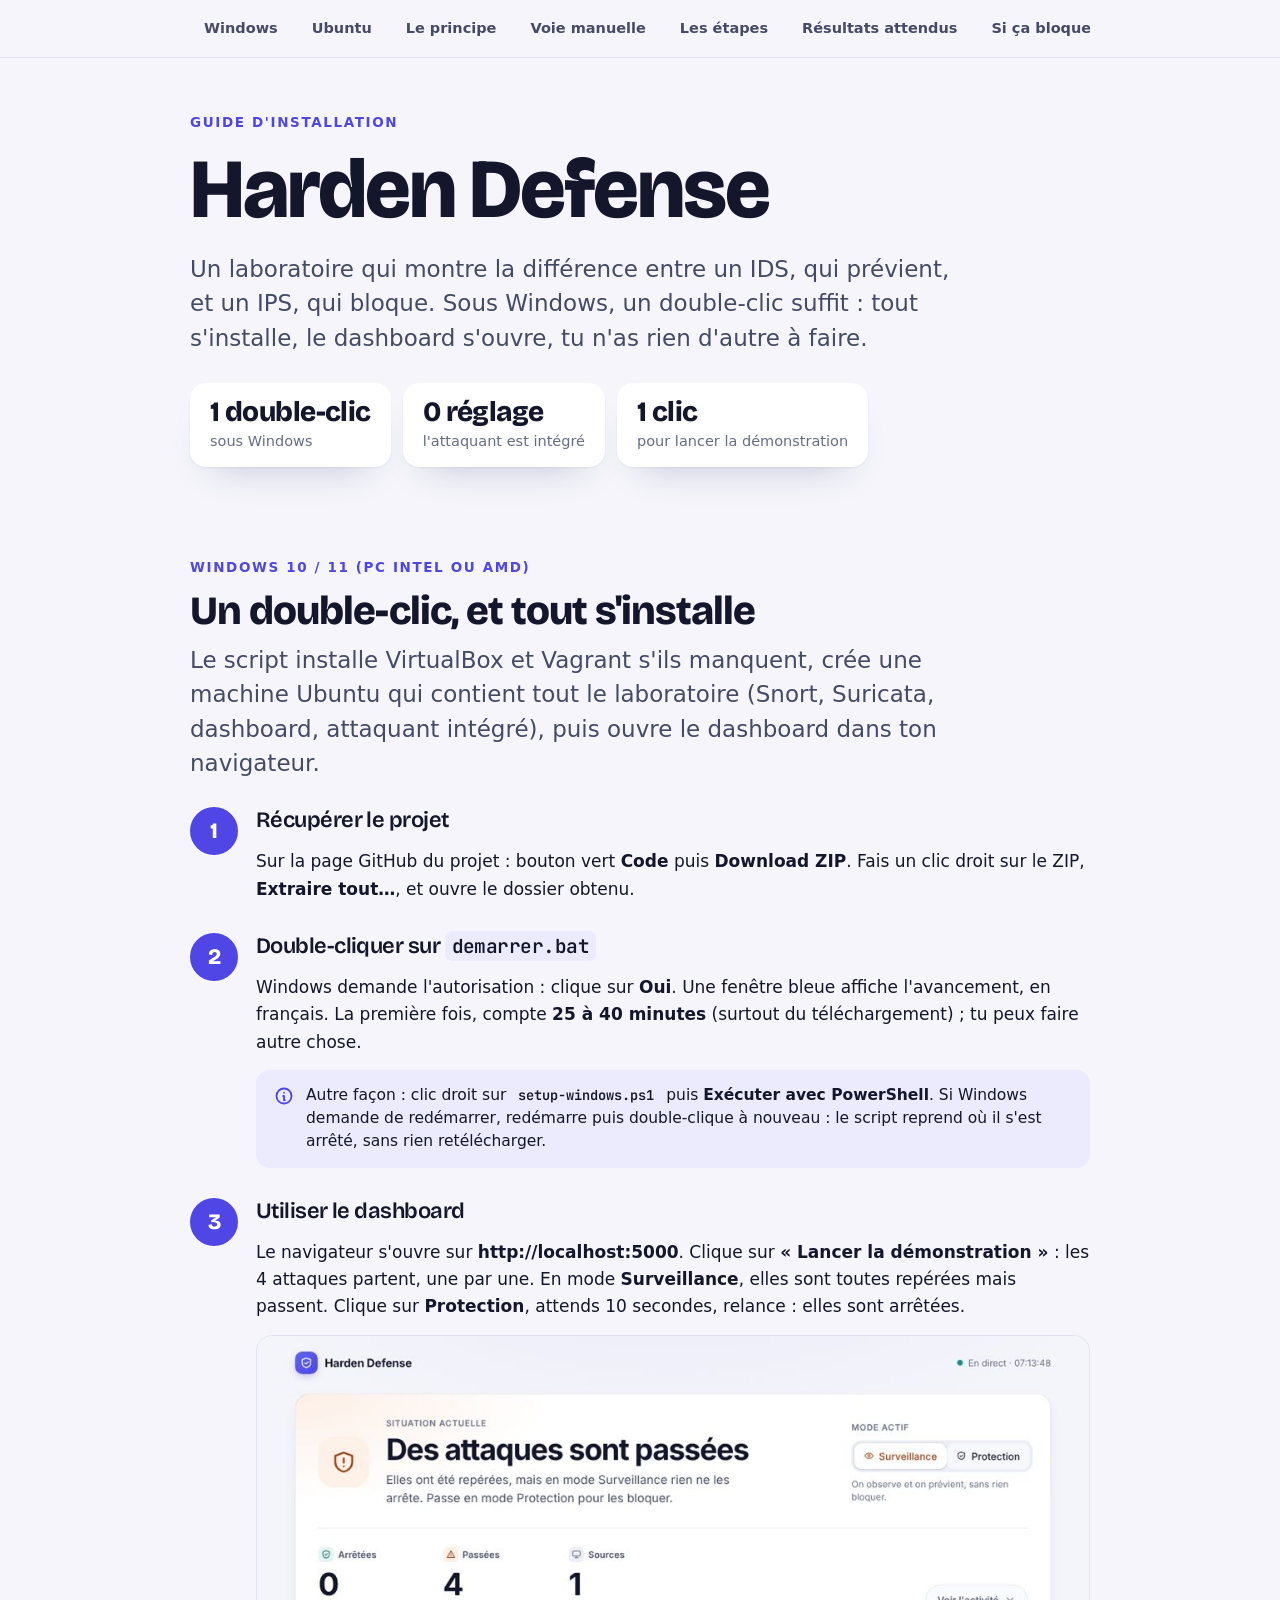
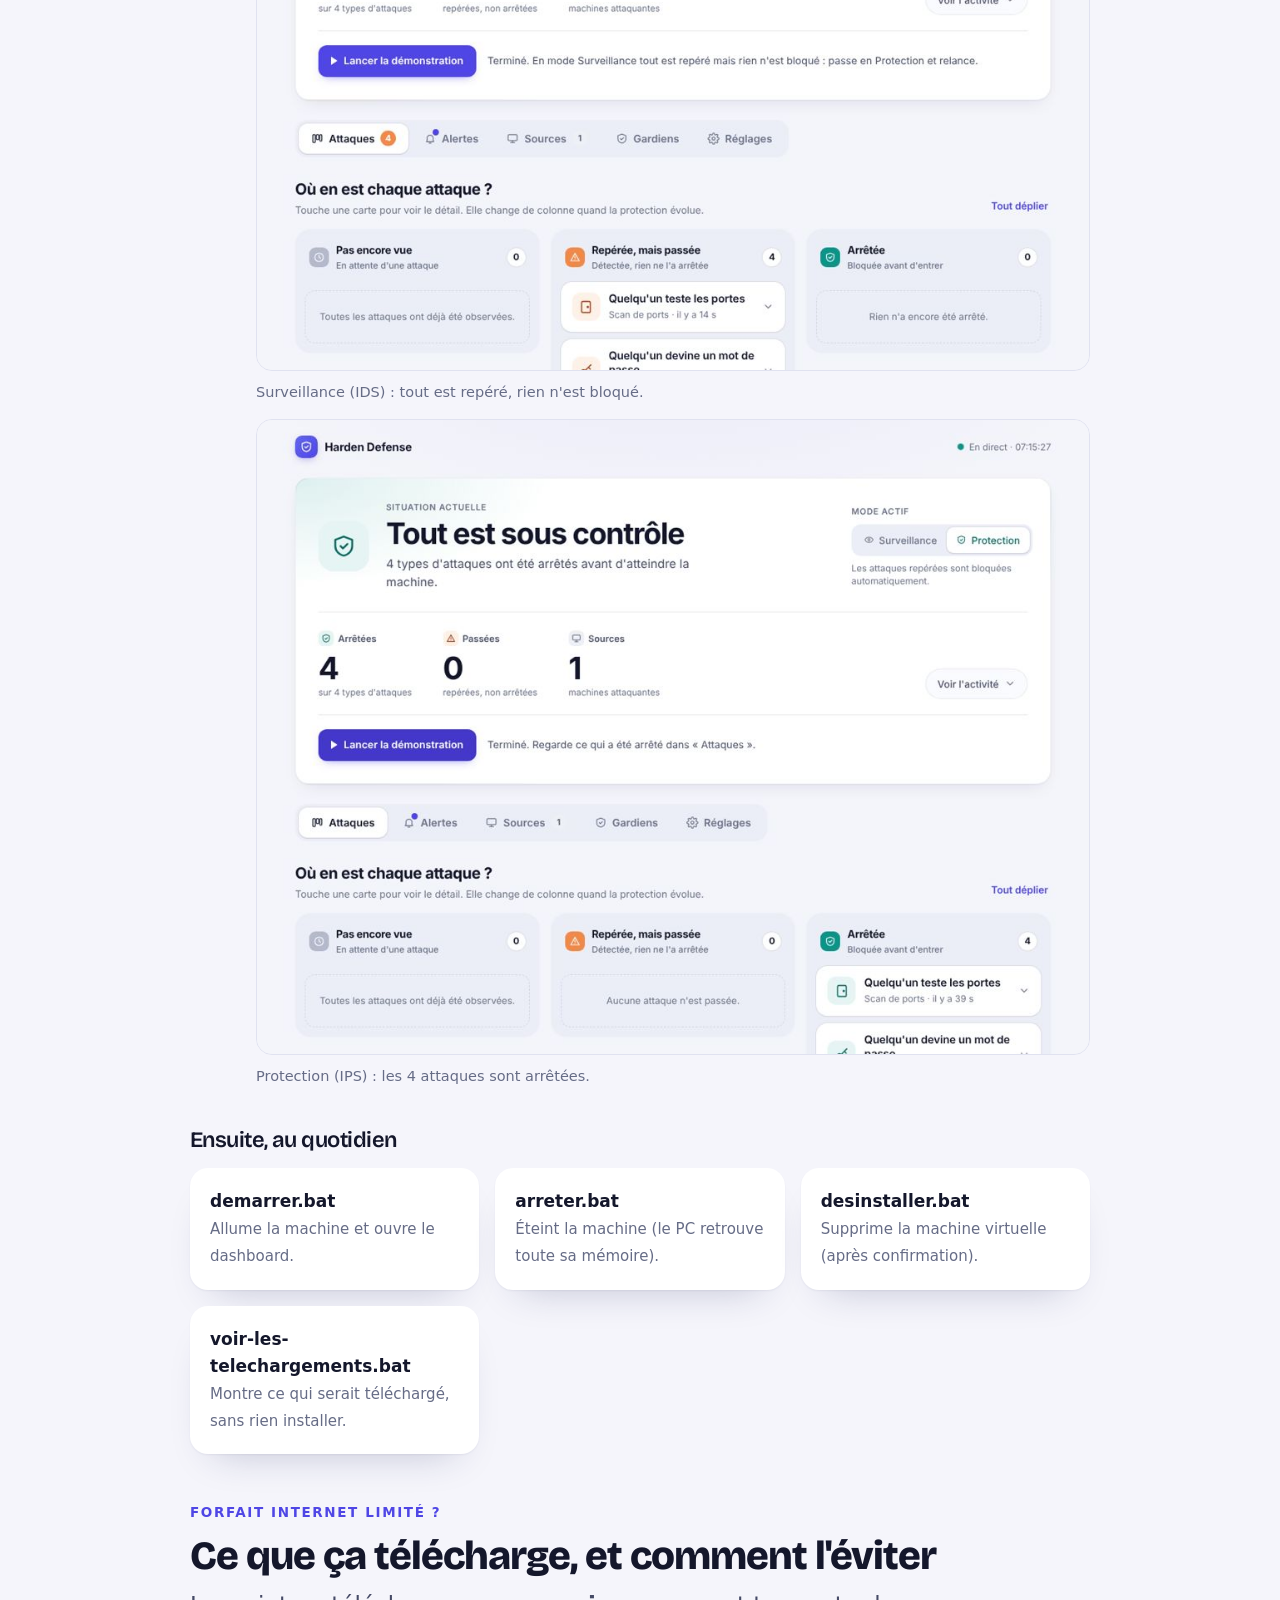
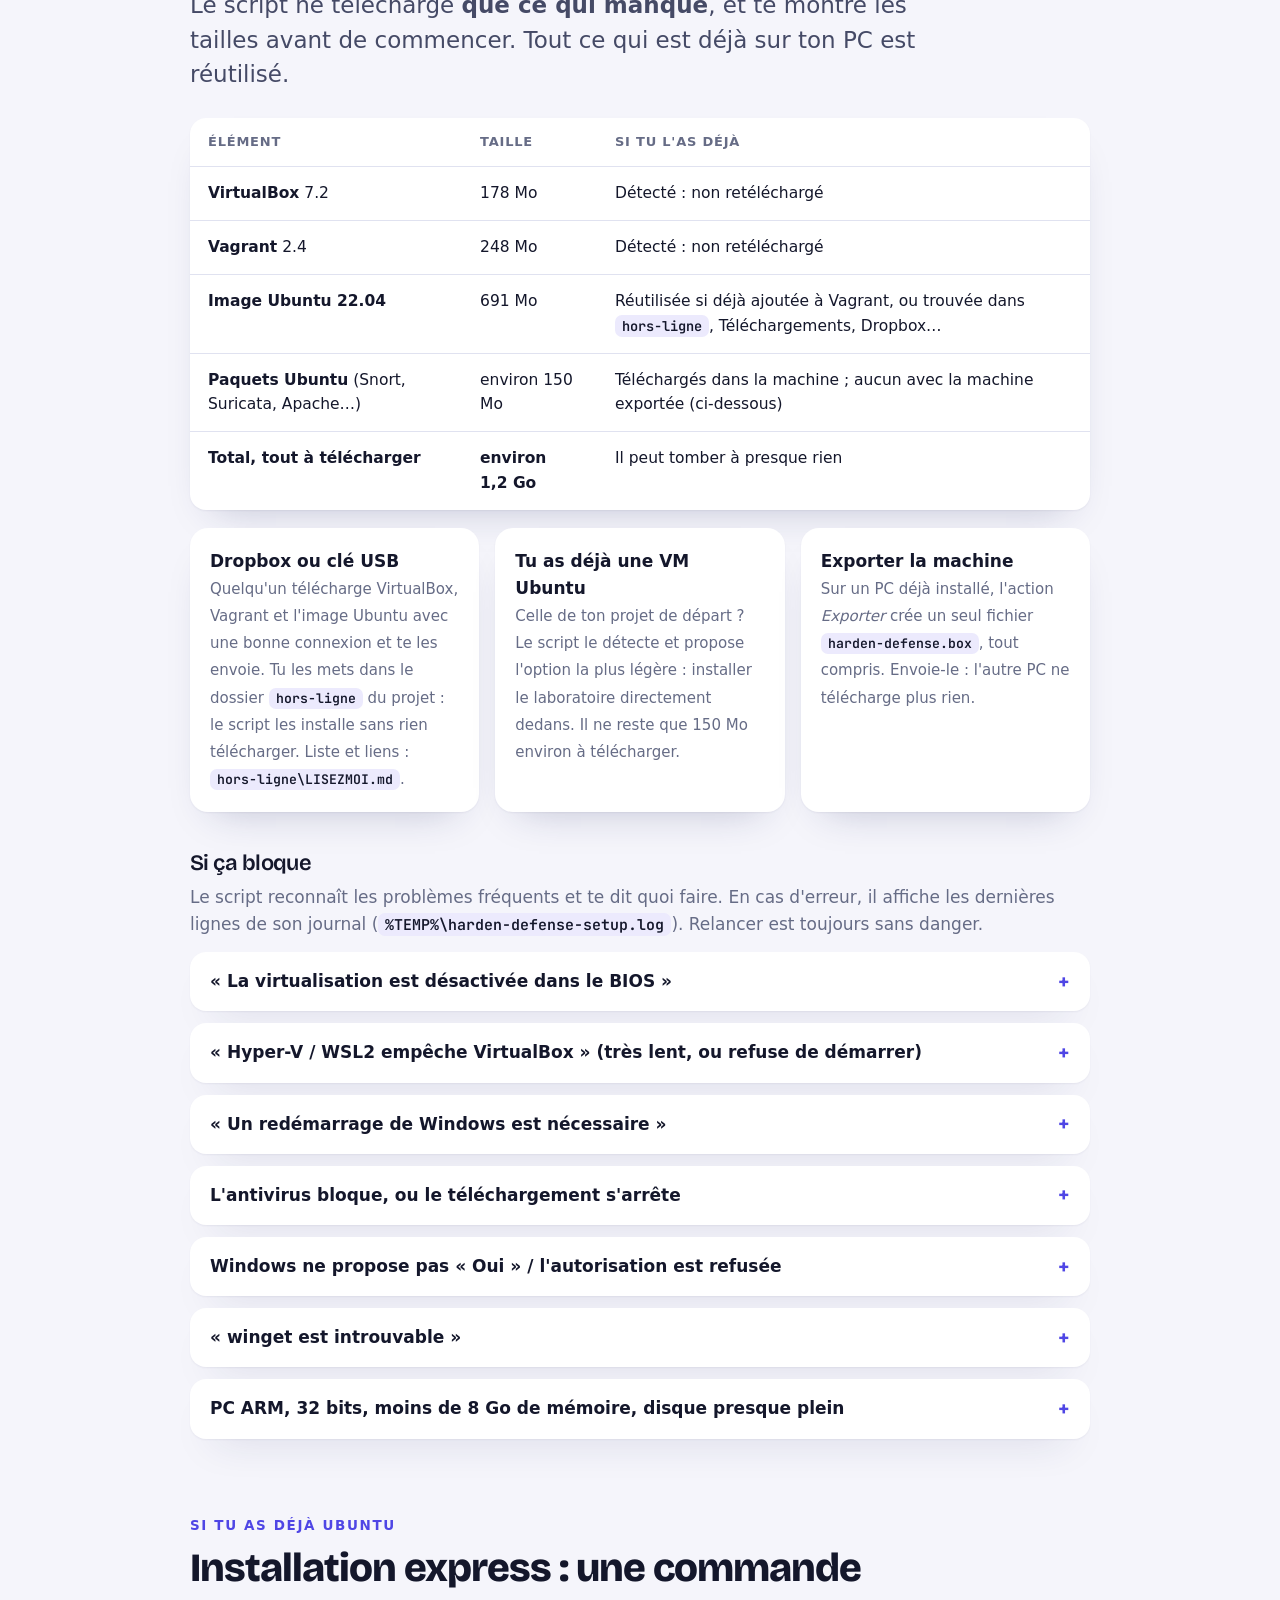
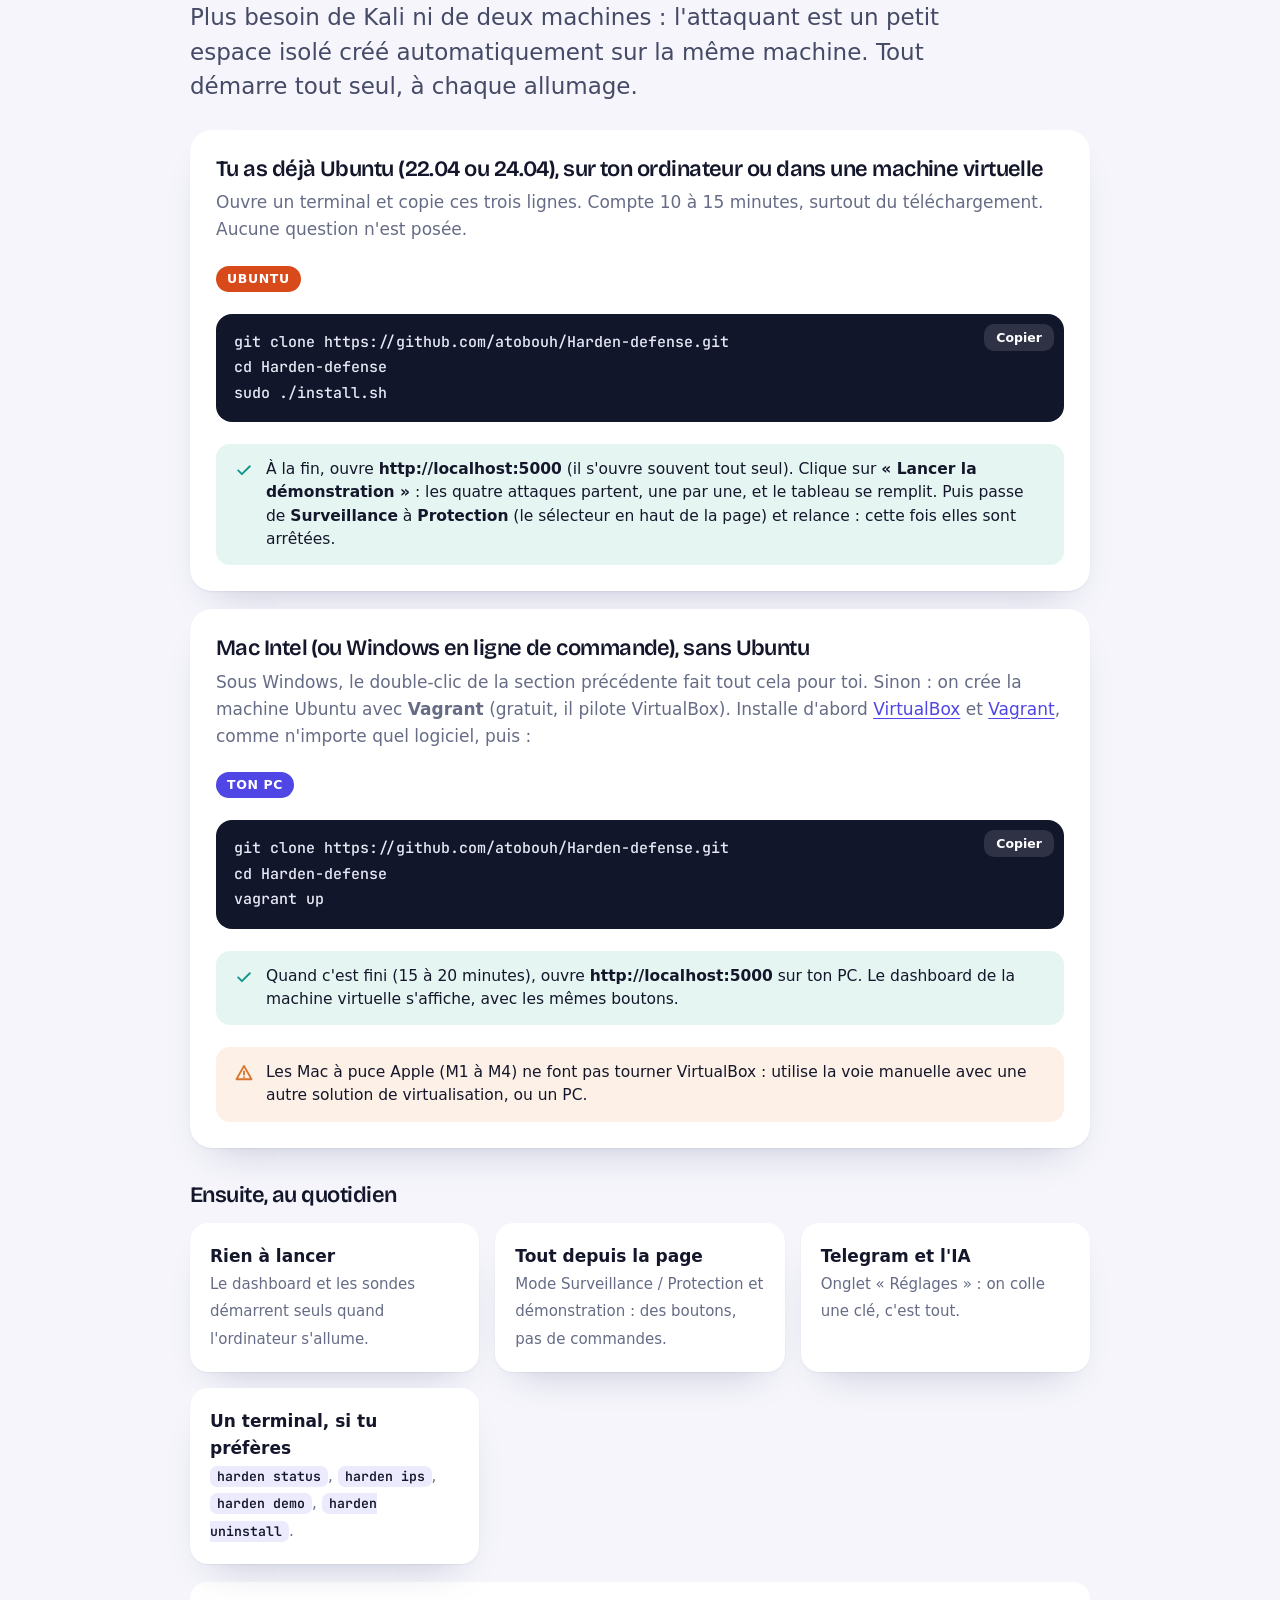
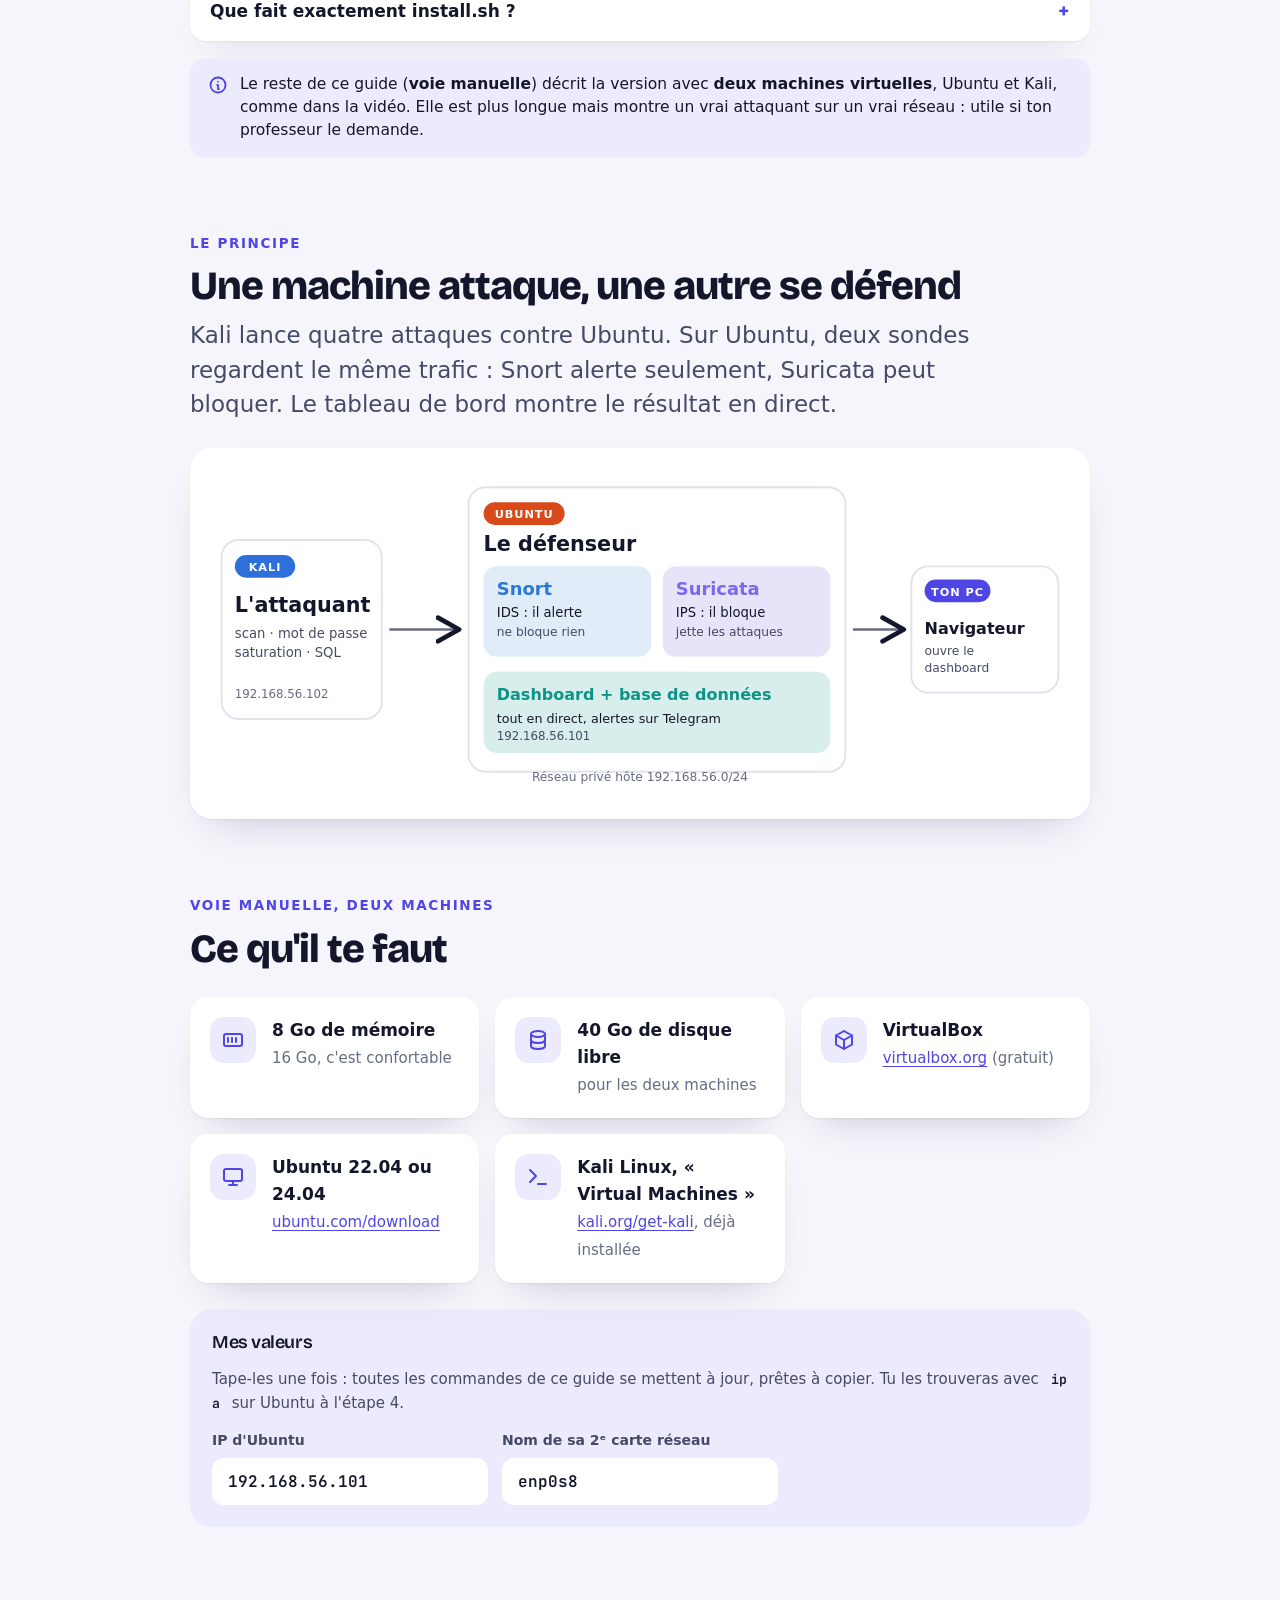
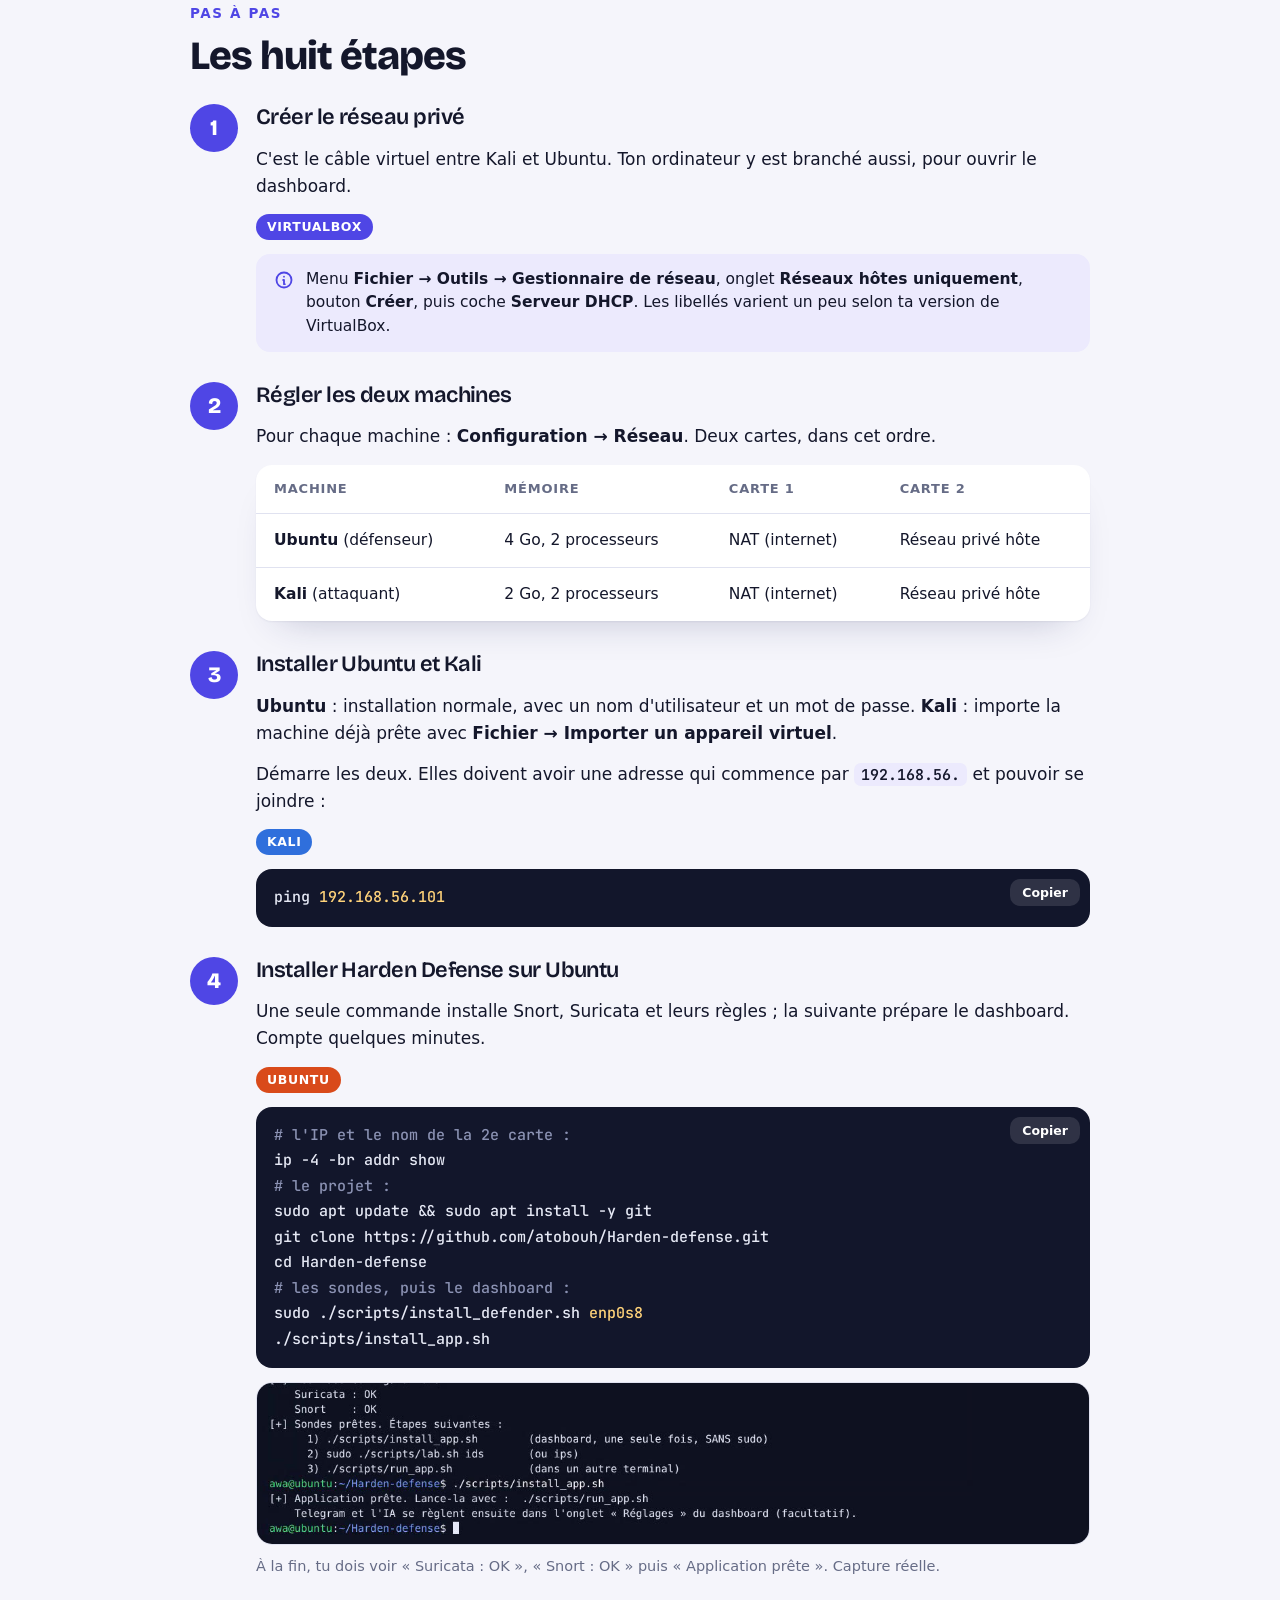
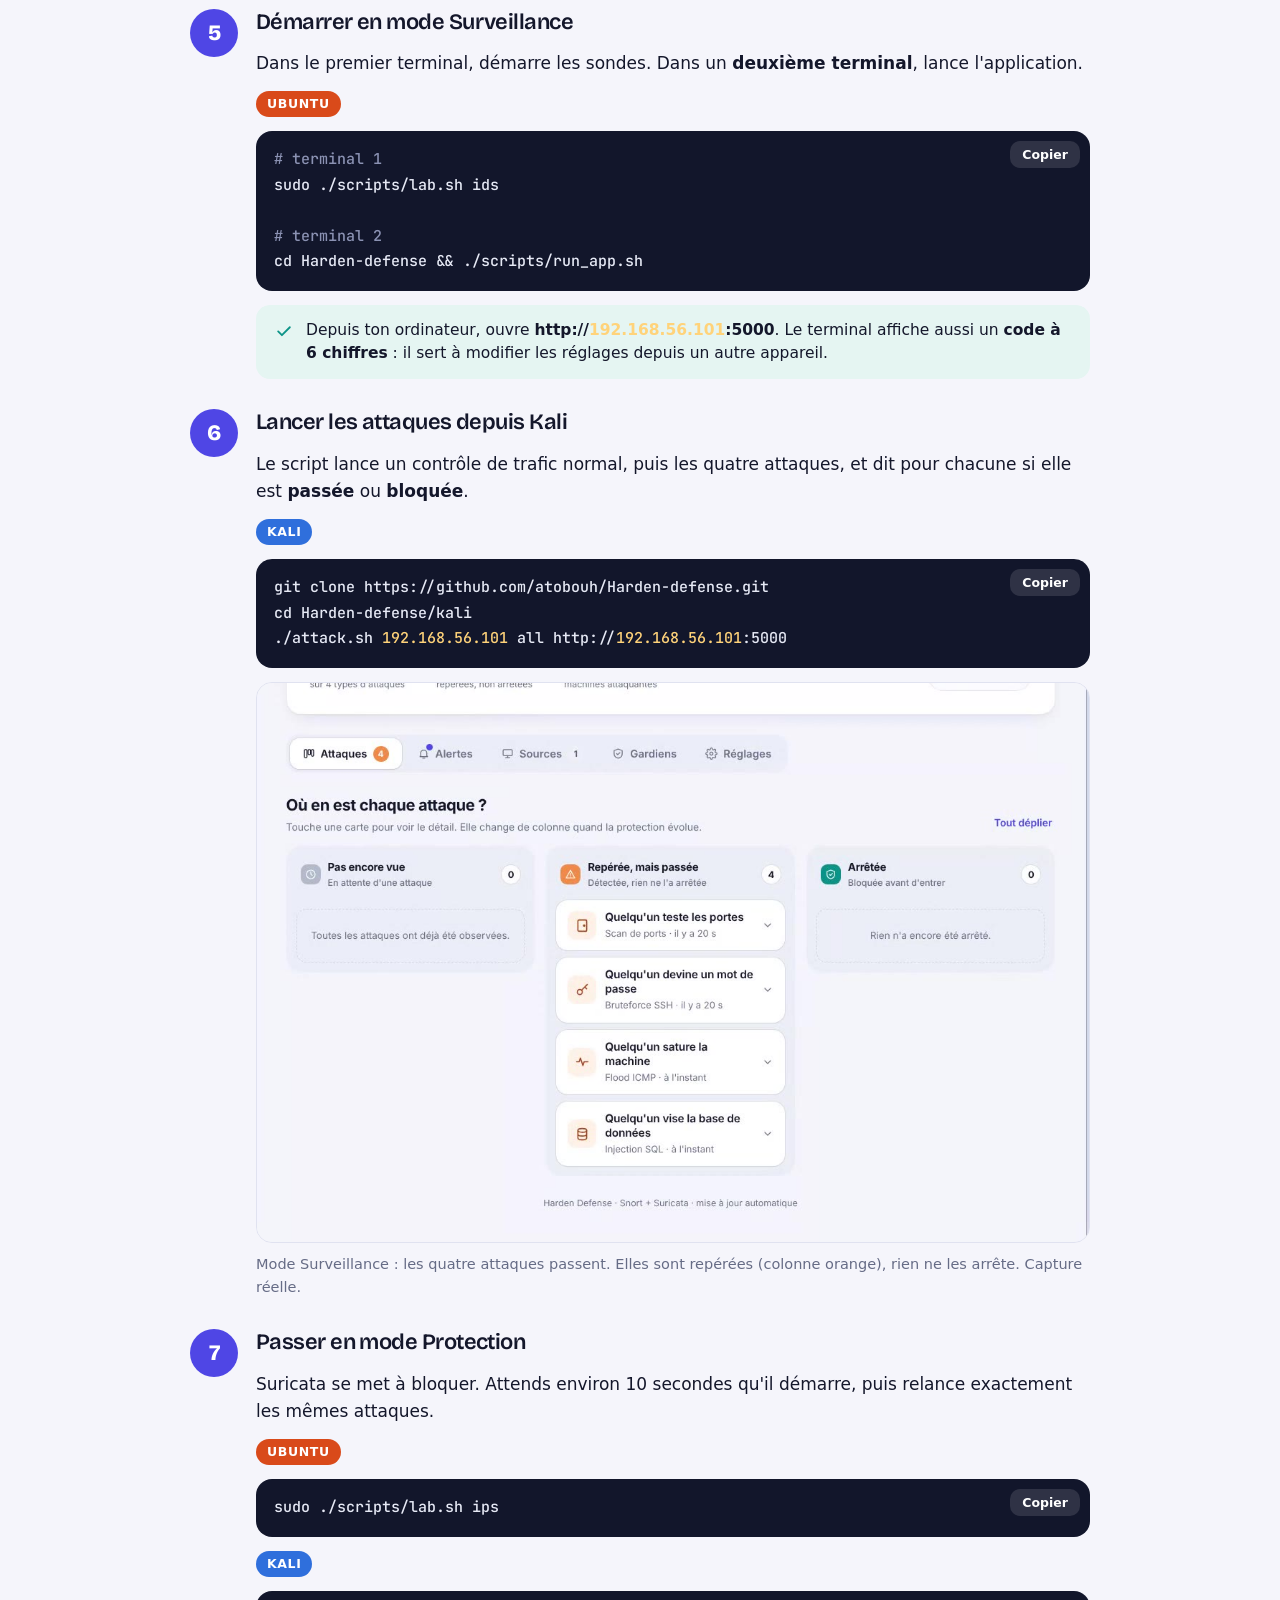
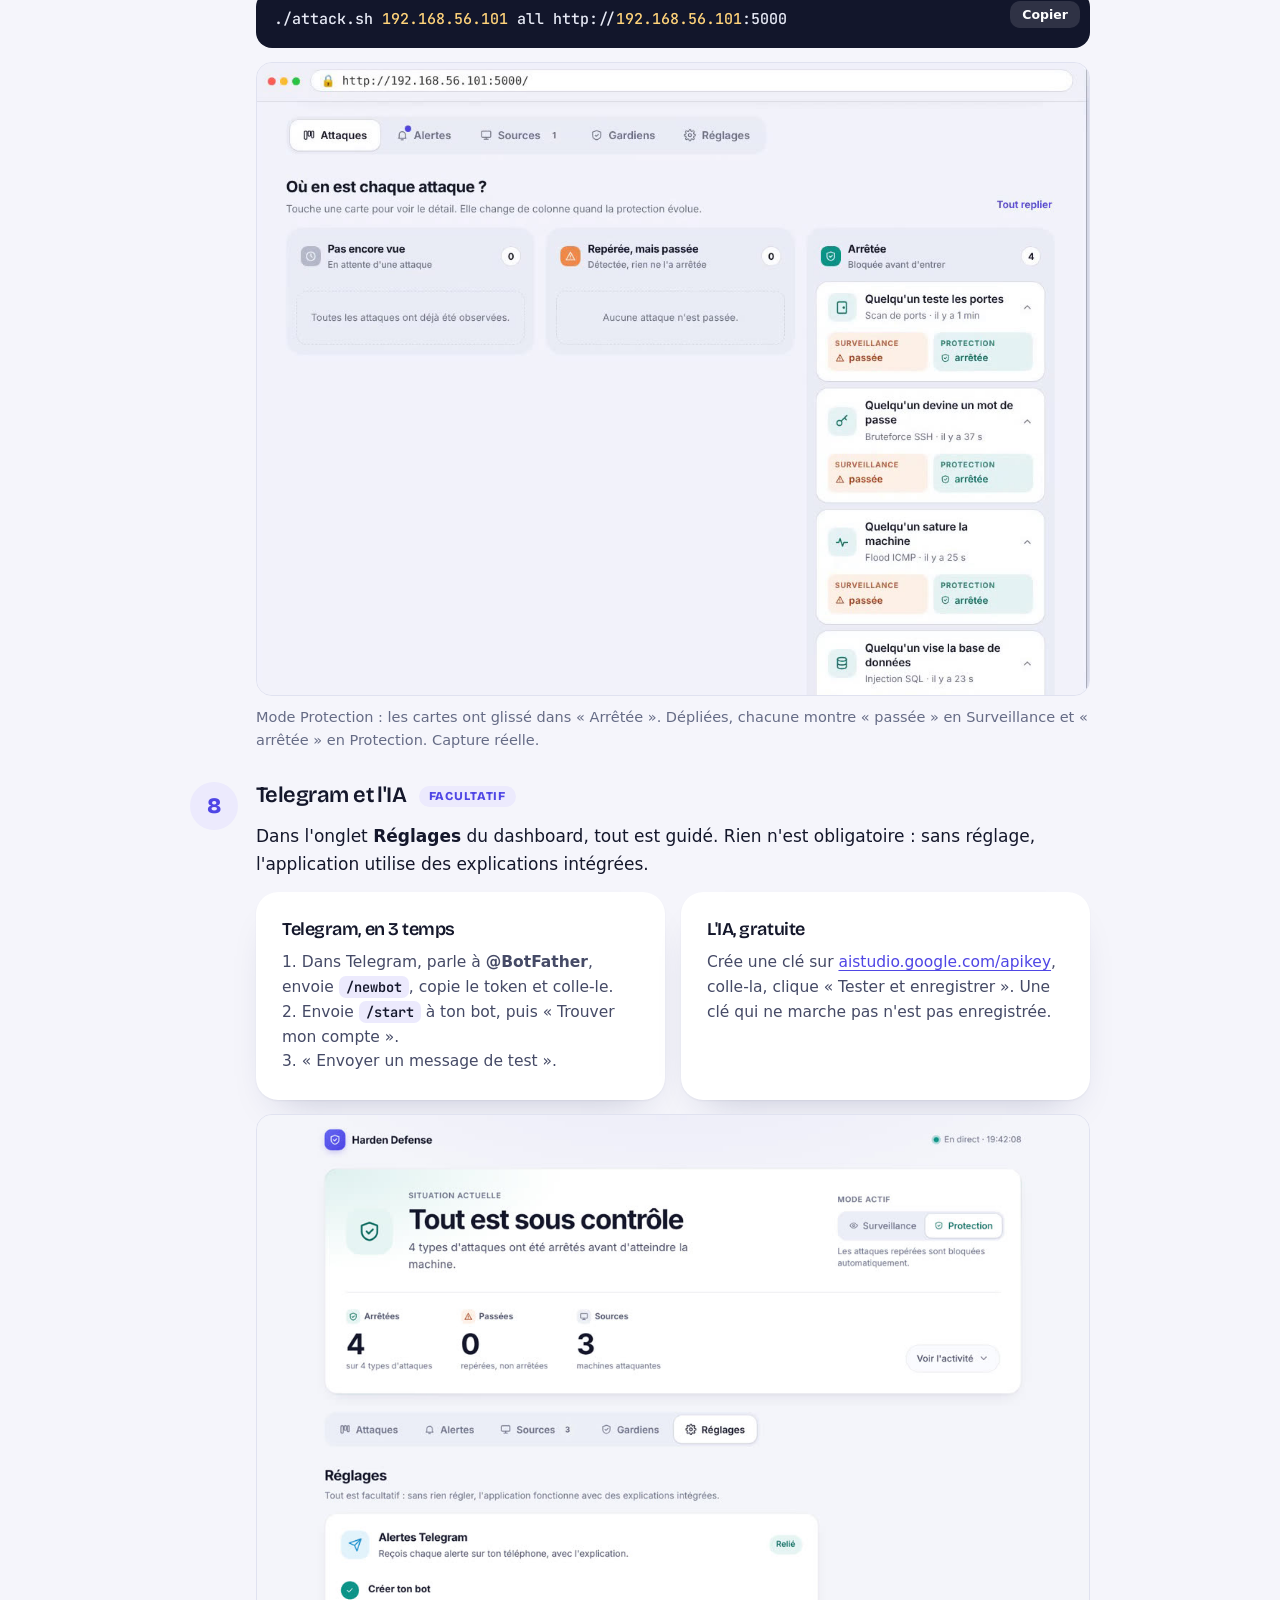
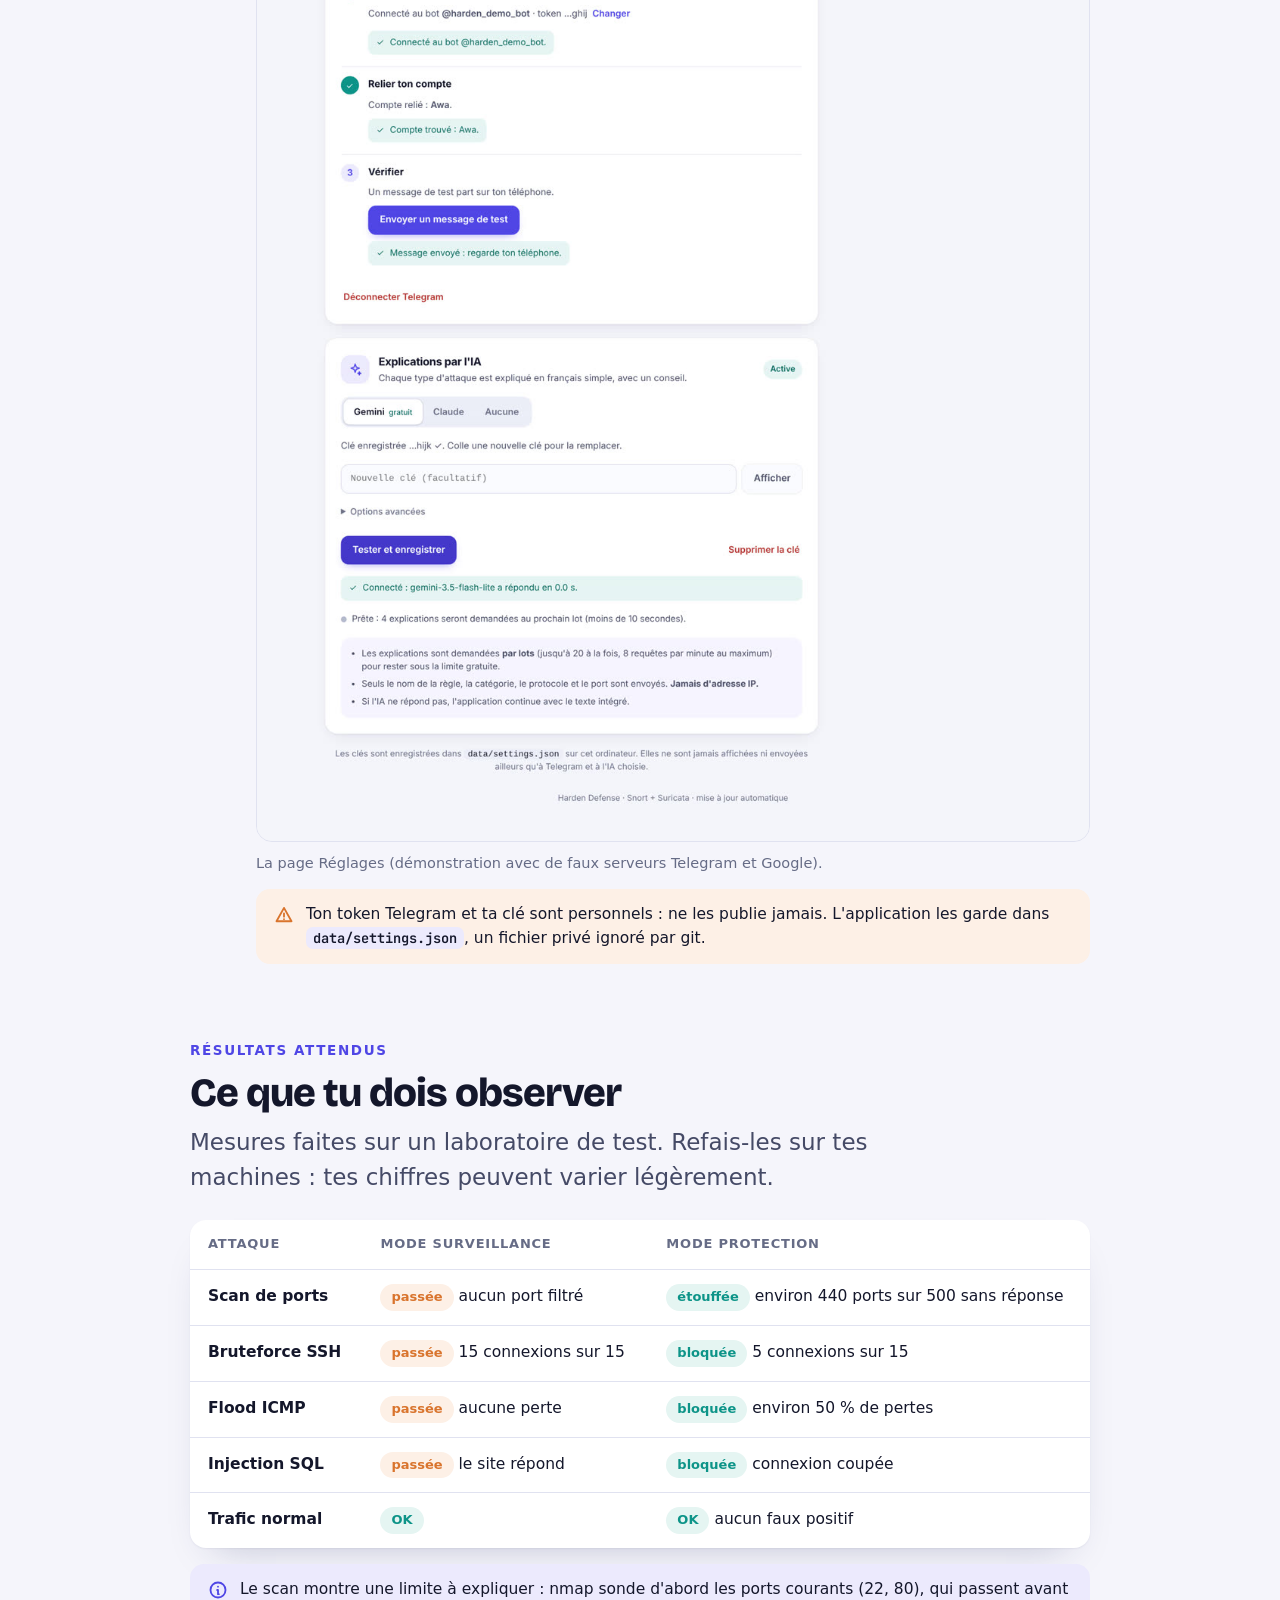
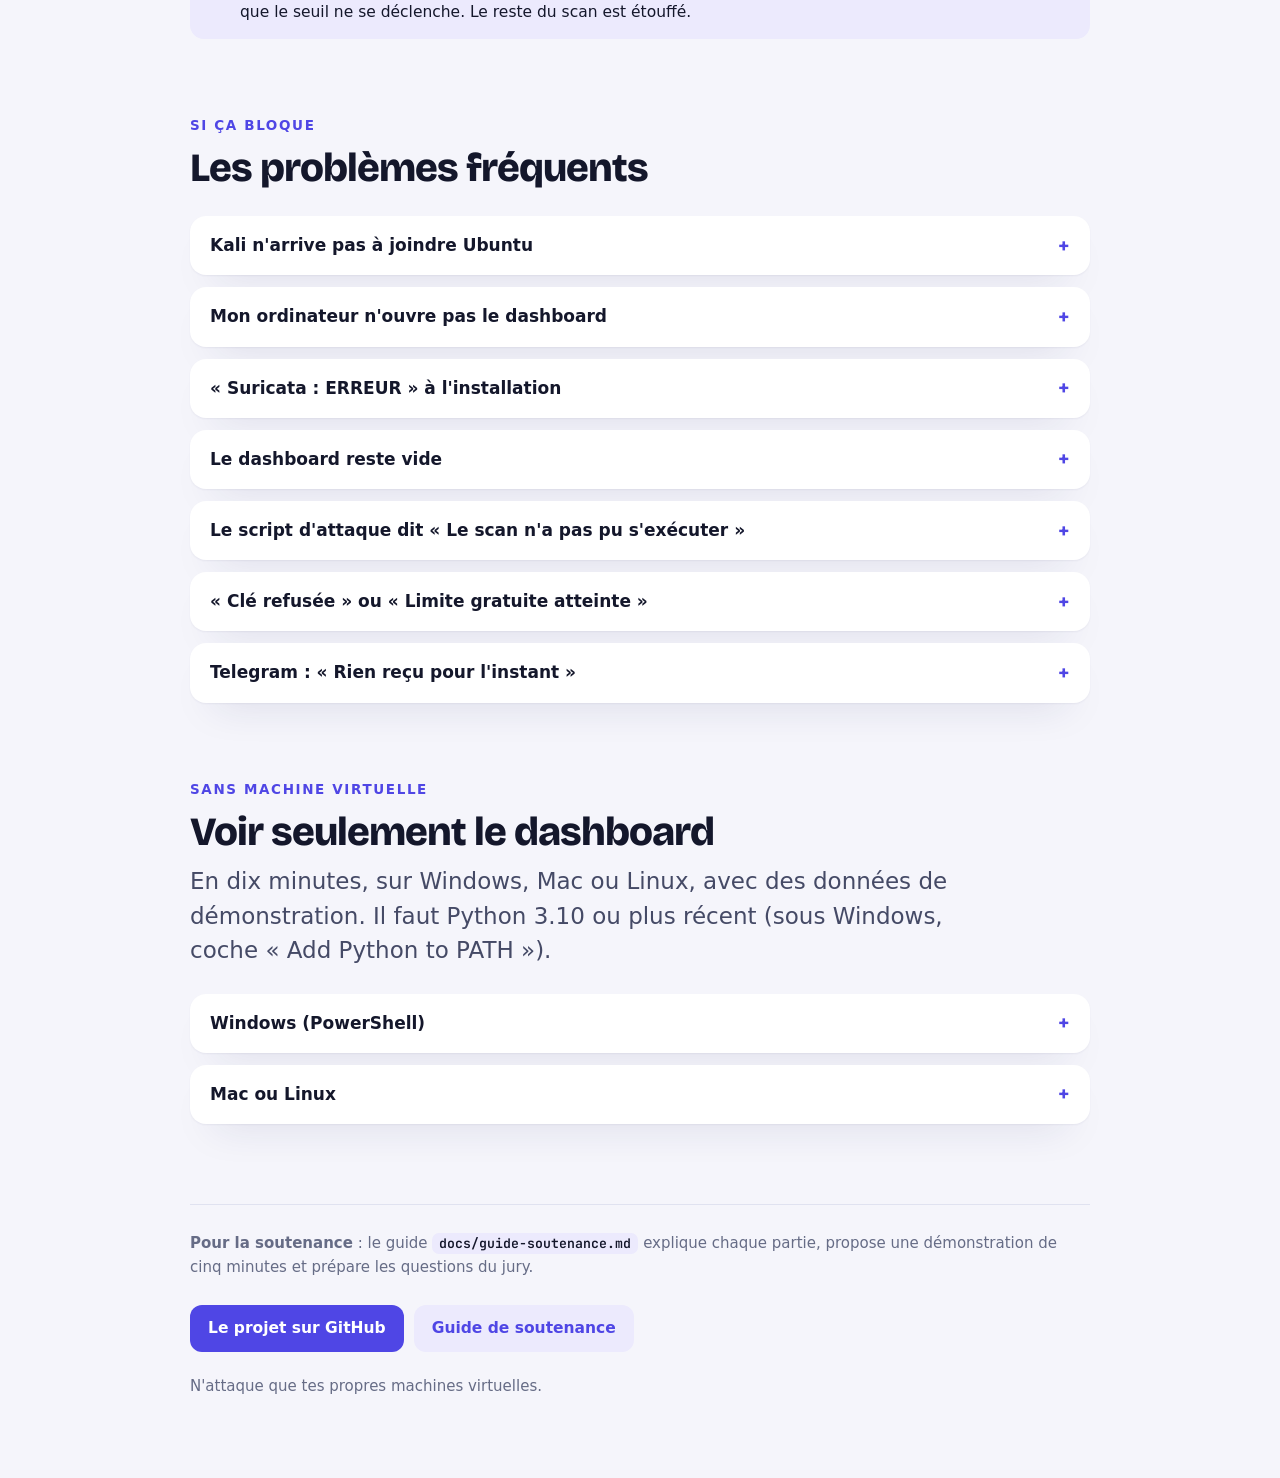
==== commit 13db38cd: "Installation en une commande : Ubuntu (install.sh) et Windows (double-clic) - Mode une machine : att" ====
--- a/docs/guide-installation.html
+++ b/docs/guide-installation.html
@@ -133,20 +133,140 @@
 </head>
 <body>
 <nav class="topnav" aria-label="Sections"><div class="wrap">
-  <a href="#principe">Le principe</a><a href="#besoins">Ce qu'il te faut</a><a href="#etapes">Les étapes</a><a href="#resultats">Résultats attendus</a><a href="#depannage">Si ça bloque</a><a href="#sansvm">Sans machine virtuelle</a>
+  <a href="#windows">Windows</a><a href="#express">Ubuntu</a><a href="#principe">Le principe</a><a href="#besoins">Voie manuelle</a><a href="#etapes">Les étapes</a><a href="#resultats">Résultats attendus</a><a href="#depannage">Si ça bloque</a><a href="#sansvm">Sans machine virtuelle</a>
 </div></nav>
 
 <div class="wrap">
 <header class="hero">
   <div class="kicker">Guide d'installation</div>
   <h1>Harden Defense</h1>
-  <p class="lead">Un laboratoire qui montre la différence entre un IDS, qui prévient, et un IPS, qui bloque. Ce guide t'amène de zéro jusqu'à la démonstration complète.</p>
+  <p class="lead">Un laboratoire qui montre la différence entre un IDS, qui prévient, et un IPS, qui bloque. Sous Windows, un double-clic suffit : tout s'installe, le dashboard s'ouvre, tu n'as rien d'autre à faire.</p>
   <div class="facts">
-    <div class="fact"><b>1 à 2 h</b><span>la première fois</span></div>
-    <div class="fact"><b>2 machines</b><span>Ubuntu et Kali</span></div>
-    <div class="fact"><b>8 étapes</b><span>dont 1 facultative</span></div>
+    <div class="fact"><b>1 double-clic</b><span>sous Windows</span></div>
+    <div class="fact"><b>0 réglage</b><span>l'attaquant est intégré</span></div>
+    <div class="fact"><b>1 clic</b><span>pour lancer la démonstration</span></div>
   </div>
 </header>
+
+<section id="windows">
+  <div class="sec-head"><div class="kicker">Windows 10 / 11 (PC Intel ou AMD)</div><h2>Un double-clic, et tout s'installe</h2>
+  <p class="lead" style="margin-top:0">Le script installe VirtualBox et Vagrant s'ils manquent, crée une machine Ubuntu qui contient tout le laboratoire (Snort, Suricata, dashboard, attaquant intégré), puis ouvre le dashboard dans ton navigateur.</p></div>
+
+  <ol class="steps">
+    <li class="step"><span class="num">1</span><div class="step-body">
+      <h3>Récupérer le projet</h3>
+      <p>Sur la page GitHub du projet : bouton vert <b>Code</b> puis <b>Download ZIP</b>. Fais un clic droit sur le ZIP, <b>Extraire tout…</b>, et ouvre le dossier obtenu.</p>
+    </div></li>
+    <li class="step"><span class="num">2</span><div class="step-body">
+      <h3>Double-cliquer sur <code>demarrer.bat</code></h3>
+      <p>Windows demande l'autorisation : clique sur <b>Oui</b>. Une fenêtre bleue affiche l'avancement, en français. La première fois, compte <b>25 à 40 minutes</b> (surtout du téléchargement) ; tu peux faire autre chose.</p>
+      <div class="note info"><svg viewBox="0 0 24 24"><circle cx="12" cy="12" r="9"/><path d="M12 8h.01M11 12h1v5h1"/></svg><span>Autre façon : clic droit sur <code>setup-windows.ps1</code> puis <b>Exécuter avec PowerShell</b>. Si Windows demande de redémarrer, redémarre puis double-clique à nouveau : le script reprend où il s'est arrêté, sans rien retélécharger.</span></div>
+    </div></li>
+    <li class="step"><span class="num">3</span><div class="step-body">
+      <h3>Utiliser le dashboard</h3>
+      <p>Le navigateur s'ouvre sur <b>http://localhost:5000</b>. Clique sur <b>« Lancer la démonstration »</b> : les 4 attaques partent, une par une. En mode <b>Surveillance</b>, elles sont toutes repérées mais passent. Clique sur <b>Protection</b>, attends 10 secondes, relance : elles sont arrêtées.</p>
+      <figure><img src="[data-uri]" alt="Dashboard en mode Surveillance : les attaques sont repérées mais passent" loading="lazy"><figcaption>Surveillance (IDS) : tout est repéré, rien n'est bloqué.</figcaption></figure>
+      <figure><img src="[data-uri]" alt="Dashboard en mode Protection : les 4 attaques sont arrêtées" loading="lazy"><figcaption>Protection (IPS) : les 4 attaques sont arrêtées.</figcaption></figure>
+    </div></li>
+  </ol>
+
+  <h3 style="margin-top:38px">Ensuite, au quotidien</h3>
+  <div class="grid" style="margin-top:14px">
+    <div class="need"><div><b>demarrer.bat</b><span>Allume la machine et ouvre le dashboard.</span></div></div>
+    <div class="need"><div><b>arreter.bat</b><span>Éteint la machine (le PC retrouve toute sa mémoire).</span></div></div>
+    <div class="need"><div><b>desinstaller.bat</b><span>Supprime la machine virtuelle (après confirmation).</span></div></div>
+    <div class="need"><div><b>voir-les-telechargements.bat</b><span>Montre ce qui serait téléchargé, sans rien installer.</span></div></div>
+  </div>
+
+  <div class="sec-head" style="margin-top:48px"><div class="kicker">Forfait internet limité ?</div><h2>Ce que ça télécharge, et comment l'éviter</h2>
+  <p class="lead" style="margin-top:0">Le script ne télécharge <b>que ce qui manque</b>, et te montre les tailles avant de commencer. Tout ce qui est déjà sur ton PC est réutilisé.</p></div>
+  <div class="table"><table>
+    <thead><tr><th>Élément</th><th>Taille</th><th>Si tu l'as déjà</th></tr></thead>
+    <tbody>
+      <tr><td><b>VirtualBox</b> 7.2</td><td>178 Mo</td><td>Détecté : non retéléchargé</td></tr>
+      <tr><td><b>Vagrant</b> 2.4</td><td>248 Mo</td><td>Détecté : non retéléchargé</td></tr>
+      <tr><td><b>Image Ubuntu 22.04</b></td><td>691 Mo</td><td>Réutilisée si déjà ajoutée à Vagrant, ou trouvée dans <code>hors-ligne</code>, Téléchargements, Dropbox…</td></tr>
+      <tr><td><b>Paquets Ubuntu</b> (Snort, Suricata, Apache…)</td><td>environ 150 Mo</td><td>Téléchargés dans la machine ; aucun avec la machine exportée (ci-dessous)</td></tr>
+      <tr><td><b>Total, tout à télécharger</b></td><td><b>environ 1,2 Go</b></td><td>Il peut tomber à presque rien</td></tr>
+    </tbody>
+  </table></div>
+  <div class="grid" style="margin-top:18px">
+    <div class="need"><div><b>Dropbox ou clé USB</b><span>Quelqu'un télécharge VirtualBox, Vagrant et l'image Ubuntu avec une bonne connexion et te les envoie. Tu les mets dans le dossier <code>hors-ligne</code> du projet : le script les installe sans rien télécharger. Liste et liens : <code>hors-ligne\LISEZMOI.md</code>.</span></div></div>
+    <div class="need"><div><b>Tu as déjà une VM Ubuntu</b><span>Celle de ton projet de départ ? Le script le détecte et propose l'option la plus légère : installer le laboratoire directement dedans. Il ne reste que 150 Mo environ à télécharger.</span></div></div>
+    <div class="need"><div><b>Exporter la machine</b><span>Sur un PC déjà installé, l'action <i>Exporter</i> crée un seul fichier <code>harden-defense.box</code>, tout compris. Envoie-le : l'autre PC ne télécharge plus rien.</span></div></div>
+  </div>
+
+  <h3 style="margin-top:38px">Si ça bloque</h3>
+  <p class="muted" style="margin-top:6px">Le script reconnaît les problèmes fréquents et te dit quoi faire. En cas d'erreur, il affiche les dernières lignes de son journal (<code>%TEMP%\harden-defense-setup.log</code>). Relancer est toujours sans danger.</p>
+  <div style="margin-top:14px">
+    <details><summary><span>« La virtualisation est désactivée dans le BIOS »</span></summary><div class="in">
+      <p>C'est un réglage du PC, à faire une seule fois. Redémarre et appuie plusieurs fois sur la touche du BIOS (<b>F2</b>, <b>Suppr</b>, <b>F10</b>, <b>F12</b> ou <b>Échap</b> selon la marque). Sous Windows 11 : Paramètres → Système → Récupération → Démarrage avancé → Redémarrer maintenant → Dépannage → Options avancées → Paramètres du micrologiciel UEFI.</p>
+      <p>Cherche <b>Intel Virtualization Technology</b> (VT-x) ou <b>SVM Mode</b> (AMD-V), mets <b>Enabled</b>, enregistre avec <b>F10</b>. Puis relance le script.</p>
+    </div></details>
+    <details><summary><span>« Hyper-V / WSL2 empêche VirtualBox » (très lent, ou refuse de démarrer)</span></summary><div class="in">
+      <p>Windows utilise sa propre virtualisation (Hyper-V, WSL2, « Intégrité de la mémoire »). VirtualBox 7 peut cohabiter mais devient lent, parfois impossible. Le script le détecte et te prévient.</p>
+      <p>Solution : lance <code>powershell -ExecutionPolicy Bypass -File .\setup-windows.ps1 -DesactiverHyperV</code>, redémarre le PC, relance le script. Conséquence : WSL2 et Docker Desktop sont arrêtés tant qu'Hyper-V est désactivé. Pour les retrouver : <code>bcdedit /set hypervisorlaunchtype auto</code> puis redémarrer.</p>
+    </div></details>
+    <details><summary><span>« Un redémarrage de Windows est nécessaire »</span></summary><div class="in">
+      <p>Normal après l'installation de VirtualBox et Vagrant (pilotes réseau). Redémarre le PC puis double-clique à nouveau sur <code>demarrer.bat</code> : tout reprend, rien n'est retéléchargé.</p>
+    </div></details>
+    <details><summary><span>L'antivirus bloque, ou le téléchargement s'arrête</span></summary><div class="in">
+      <p>Certains antivirus (et les VPN) bloquent VirtualBox ou le téléchargement de l'image. Mets l'antivirus en pause le temps de l'installation, coupe le VPN, puis relance : le script <b>reprend</b> (jusqu'à 3 tentatives automatiques, les fichiers déjà téléchargés sont conservés).</p>
+    </div></details>
+    <details><summary><span>Windows ne propose pas « Oui » / l'autorisation est refusée</span></summary><div class="in">
+      <p>Le script a besoin des droits administrateur pour installer VirtualBox. Il faut un compte administrateur sur le PC (un PC d'école ou d'entreprise peut l'interdire : demande à l'administrateur).</p>
+    </div></details>
+    <details><summary><span>« winget est introuvable »</span></summary><div class="in">
+      <p>Ouvre le Microsoft Store, cherche <b>Programme d'installation d'applications</b> (App Installer) et mets-le à jour. Ou télécharge à la main les fichiers de <code>hors-ligne\LISEZMOI.md</code>, mets-les dans le dossier <code>hors-ligne</code>, relance.</p>
+    </div></details>
+    <details><summary><span>PC ARM, 32 bits, moins de 8 Go de mémoire, disque presque plein</span></summary><div class="in">
+      <p>Le script s'arrête avec une explication. Processeur <b>ARM</b> (certains PC Surface) : VirtualBox ne marche pas, il faut un PC Intel/AMD. <b>8 Go de mémoire</b> au minimum et <b>15 Go</b> de disque libre.</p>
+    </div></details>
+  </div>
+</section>
+
+<section id="express">
+  <div class="sec-head"><div class="kicker">Si tu as déjà Ubuntu</div><h2>Installation express : une commande</h2>
+  <p class="lead" style="margin-top:0">Plus besoin de Kali ni de deux machines : l'attaquant est un petit espace isolé créé automatiquement sur la même machine. Tout démarre tout seul, à chaque allumage.</p></div>
+
+  <div class="card" style="display:grid;gap:22px">
+    <div>
+      <h3>Tu as déjà Ubuntu (22.04 ou 24.04), sur ton ordinateur ou dans une machine virtuelle</h3>
+      <p class="muted" style="margin-top:6px">Ouvre un terminal et copie ces trois lignes. Compte 10 à 15 minutes, surtout du téléchargement. Aucune question n'est posée.</p>
+    </div>
+    <p class="where"><i class="ub">Ubuntu</i></p>
+    <div class="code has-copy"><button class="copy" type="button">Copier</button><pre>git clone https://github.com/atobouh/Harden-defense.git
+cd Harden-defense
+sudo ./install.sh</pre></div>
+    <div class="note ok"><svg viewBox="0 0 24 24"><path d="M5 12.5l4.5 4.5L19 7.5"/></svg><span>À la fin, ouvre <b>http://localhost:5000</b> (il s'ouvre souvent tout seul). Clique sur <b>« Lancer la démonstration »</b> : les quatre attaques partent, une par une, et le tableau se remplit. Puis passe de <b>Surveillance</b> à <b>Protection</b> (le sélecteur en haut de la page) et relance : cette fois elles sont arrêtées.</span></div>
+  </div>
+
+  <div class="card" style="display:grid;gap:22px;margin-top:18px">
+    <div>
+      <h3>Mac Intel (ou Windows en ligne de commande), sans Ubuntu</h3>
+      <p class="muted" style="margin-top:6px">Sous Windows, le double-clic de la section précédente fait tout cela pour toi. Sinon : on crée la machine Ubuntu avec <b>Vagrant</b> (gratuit, il pilote VirtualBox). Installe d'abord <a href="https://www.virtualbox.org/wiki/Downloads" target="_blank" rel="noopener">VirtualBox</a> et <a href="https://developer.hashicorp.com/vagrant/install" target="_blank" rel="noopener">Vagrant</a>, comme n'importe quel logiciel, puis :</p>
+    </div>
+    <p class="where"><i class="pc">Ton PC</i></p>
+    <div class="code has-copy"><button class="copy" type="button">Copier</button><pre>git clone https://github.com/atobouh/Harden-defense.git
+cd Harden-defense
+vagrant up</pre></div>
+    <div class="note ok"><svg viewBox="0 0 24 24"><path d="M5 12.5l4.5 4.5L19 7.5"/></svg><span>Quand c'est fini (15 à 20 minutes), ouvre <b>http://localhost:5000</b> sur ton PC. Le dashboard de la machine virtuelle s'affiche, avec les mêmes boutons.</span></div>
+    <div class="note warn"><svg viewBox="0 0 24 24"><path d="M12 3.5l9 16H3z"/><path d="M12 10v4M12 17h.01"/></svg><span>Les Mac à puce Apple (M1 à M4) ne font pas tourner VirtualBox : utilise la voie manuelle avec une autre solution de virtualisation, ou un PC.</span></div>
+  </div>
+
+  <h3 style="margin-top:34px">Ensuite, au quotidien</h3>
+  <div class="grid" style="margin-top:14px">
+    <div class="need"><div><b>Rien à lancer</b><span>Le dashboard et les sondes démarrent seuls quand l'ordinateur s'allume.</span></div></div>
+    <div class="need"><div><b>Tout depuis la page</b><span>Mode Surveillance / Protection et démonstration : des boutons, pas de commandes.</span></div></div>
+    <div class="need"><div><b>Telegram et l'IA</b><span>Onglet « Réglages » : on colle une clé, c'est tout.</span></div></div>
+    <div class="need"><div><b>Un terminal, si tu préfères</b><span><code>harden status</code>, <code>harden ips</code>, <code>harden demo</code>, <code>harden uninstall</code>.</span></div></div>
+  </div>
+  <details style="margin-top:18px"><summary><span>Que fait exactement install.sh ?</span></summary><div class="in">
+    <p>Il installe Snort, Suricata, Apache, SSH, nmap et Python ; crée un petit réseau virtuel interne (<code>10.88.0.0/24</code>) avec un compte « attaquant » isolé dans son propre espace réseau ; règle les deux sondes avec nos règles ; installe le dashboard et trois services qui démarrent au boot.</p>
+    <p>Le serveur web ne répond que dans ce réseau interne, pas sur ton réseau local. Le pare-feu n'est modifié qu'en mode Protection, et uniquement pour le trafic du laboratoire : ton accès internet n'est jamais touché. <code>harden uninstall</code> remet tout en état.</p>
+  </div></details>
+  <div class="note info" style="margin-top:18px"><svg viewBox="0 0 24 24"><circle cx="12" cy="12" r="9"/><path d="M12 8h.01M11 12h1v5h1"/></svg><span>Le reste de ce guide (<b>voie manuelle</b>) décrit la version avec <b>deux machines virtuelles</b>, Ubuntu et Kali, comme dans la vidéo. Elle est plus longue mais montre un vrai attaquant sur un vrai réseau : utile si ton professeur le demande.</span></div>
+</section>
 
 <section id="principe">
   <div class="sec-head"><div class="kicker">Le principe</div><h2>Une machine attaque, une autre se défend</h2>
@@ -178,7 +298,7 @@
 </section>
 
 <section id="besoins">
-  <div class="sec-head"><div class="kicker">Avant de commencer</div><h2>Ce qu'il te faut</h2></div>
+  <div class="sec-head"><div class="kicker">Voie manuelle, deux machines</div><h2>Ce qu'il te faut</h2></div>
   <div class="grid">
     <div class="need"><span class="ic"><svg viewBox="0 0 24 24"><rect x="3" y="6" width="18" height="12" rx="2"/><path d="M7 10v4M11 10v4M15 10v4"/></svg></span><div><b>8 Go de mémoire</b><span>16 Go, c'est confortable</span></div></div>
     <div class="need"><span class="ic"><svg viewBox="0 0 24 24"><ellipse cx="12" cy="6" rx="7" ry="3"/><path d="M5 6v12c0 1.7 3.1 3 7 3s7-1.3 7-3V6M5 12c0 1.7 3.1 3 7 3s7-1.3 7-3"/></svg></span><div><b>40 Go de disque libre</b><span>pour les deux machines</span></div></div>
